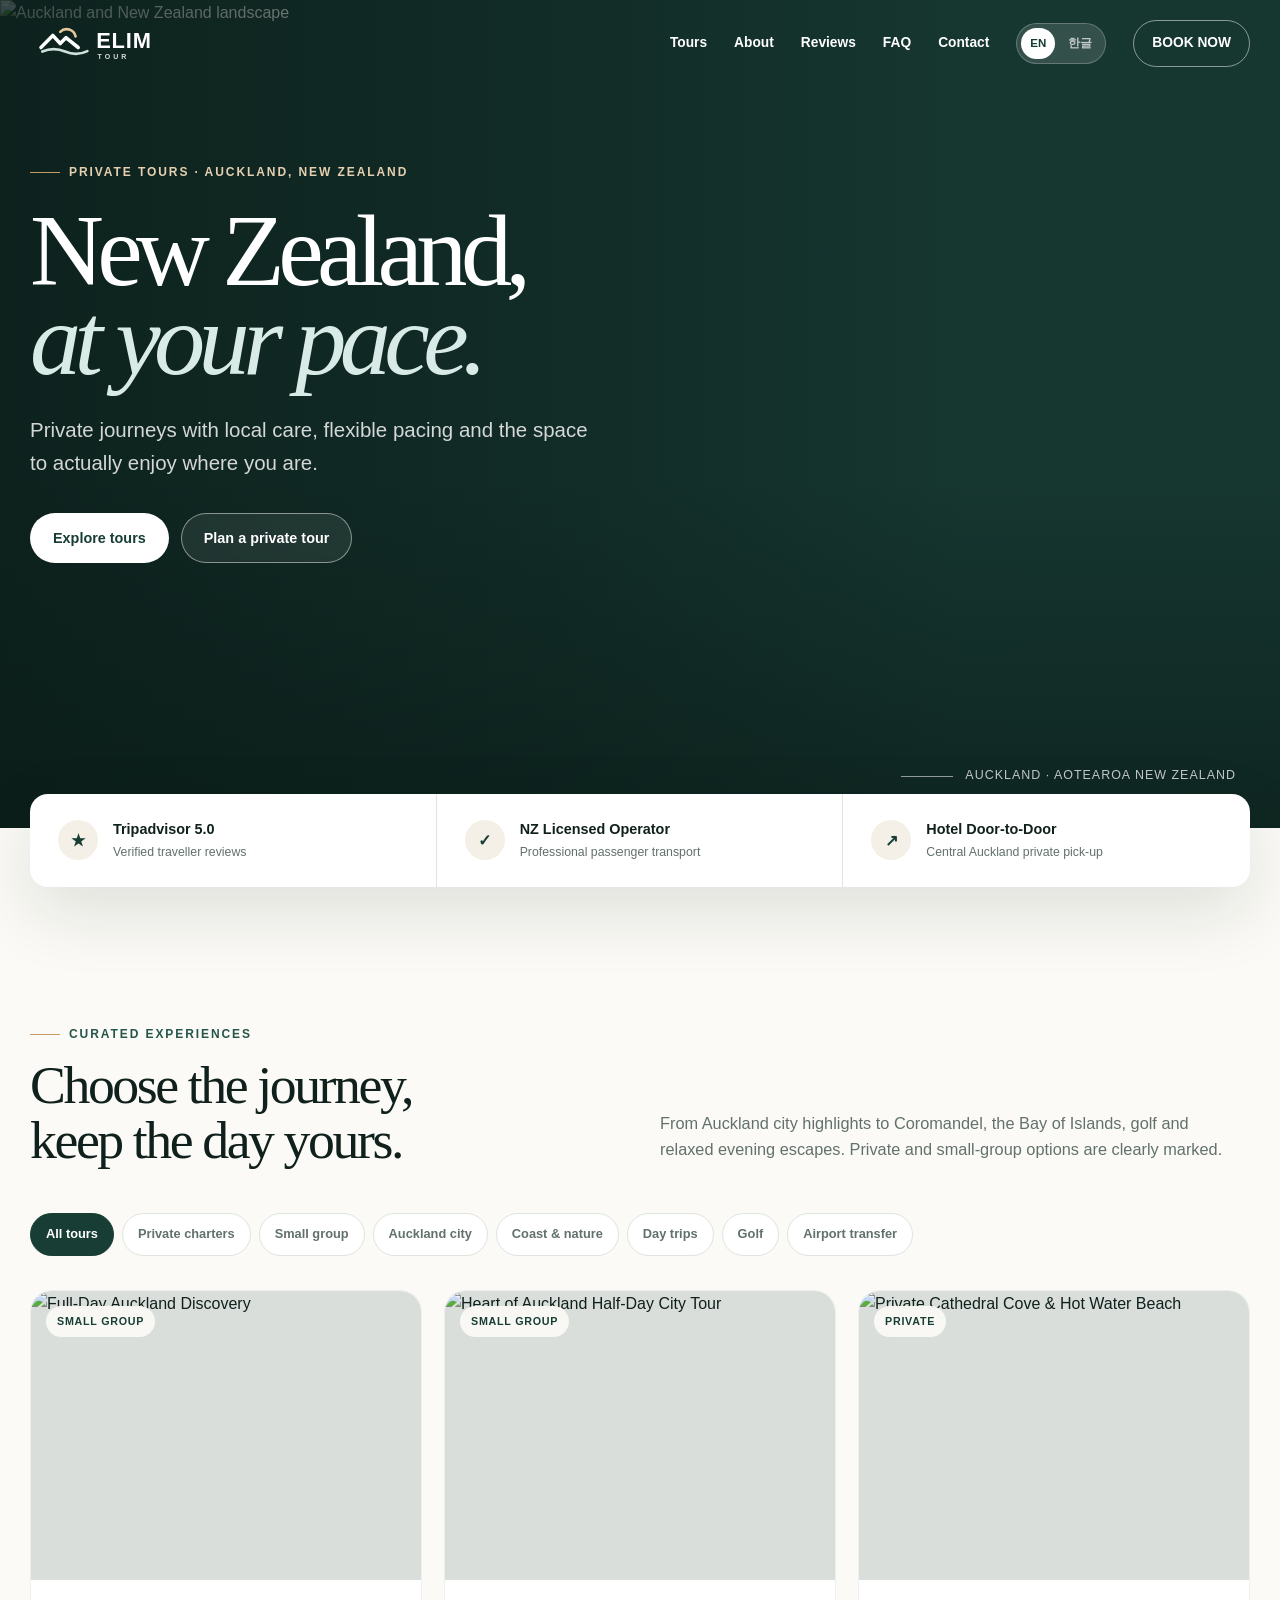
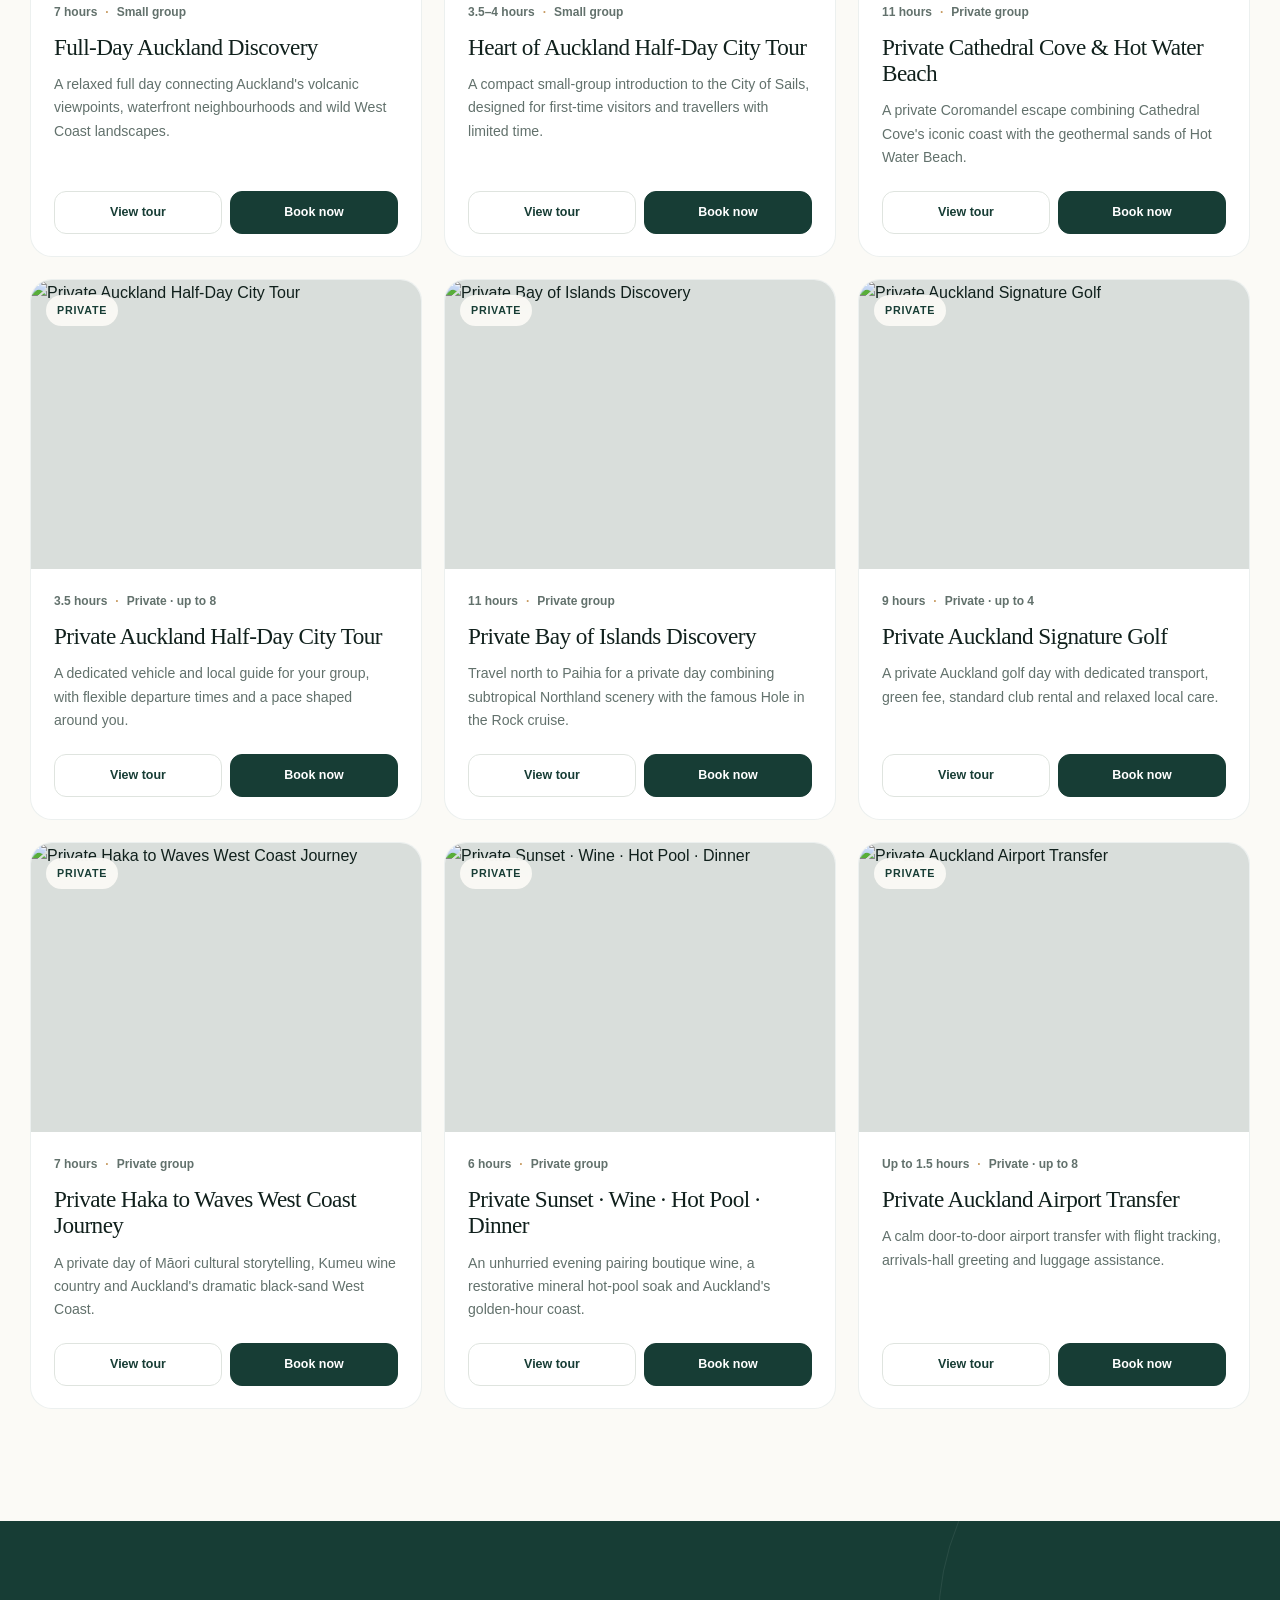
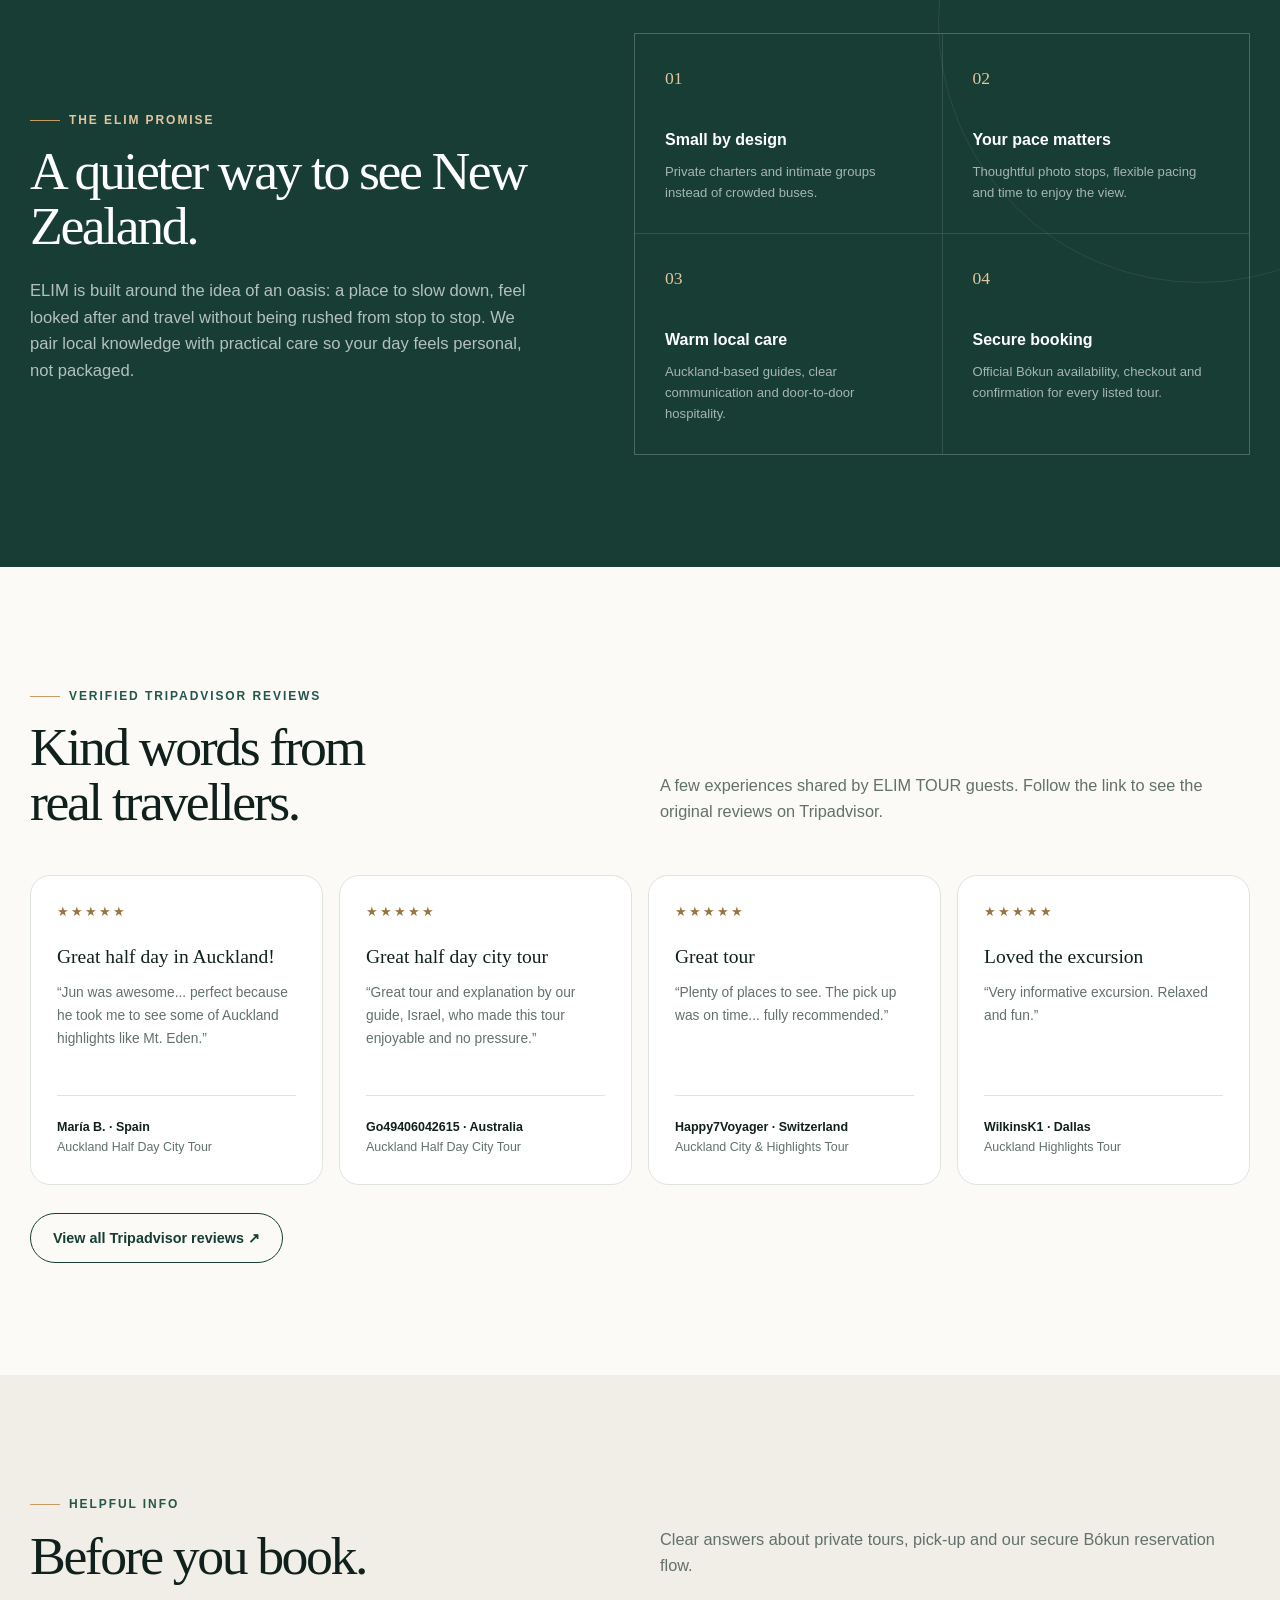
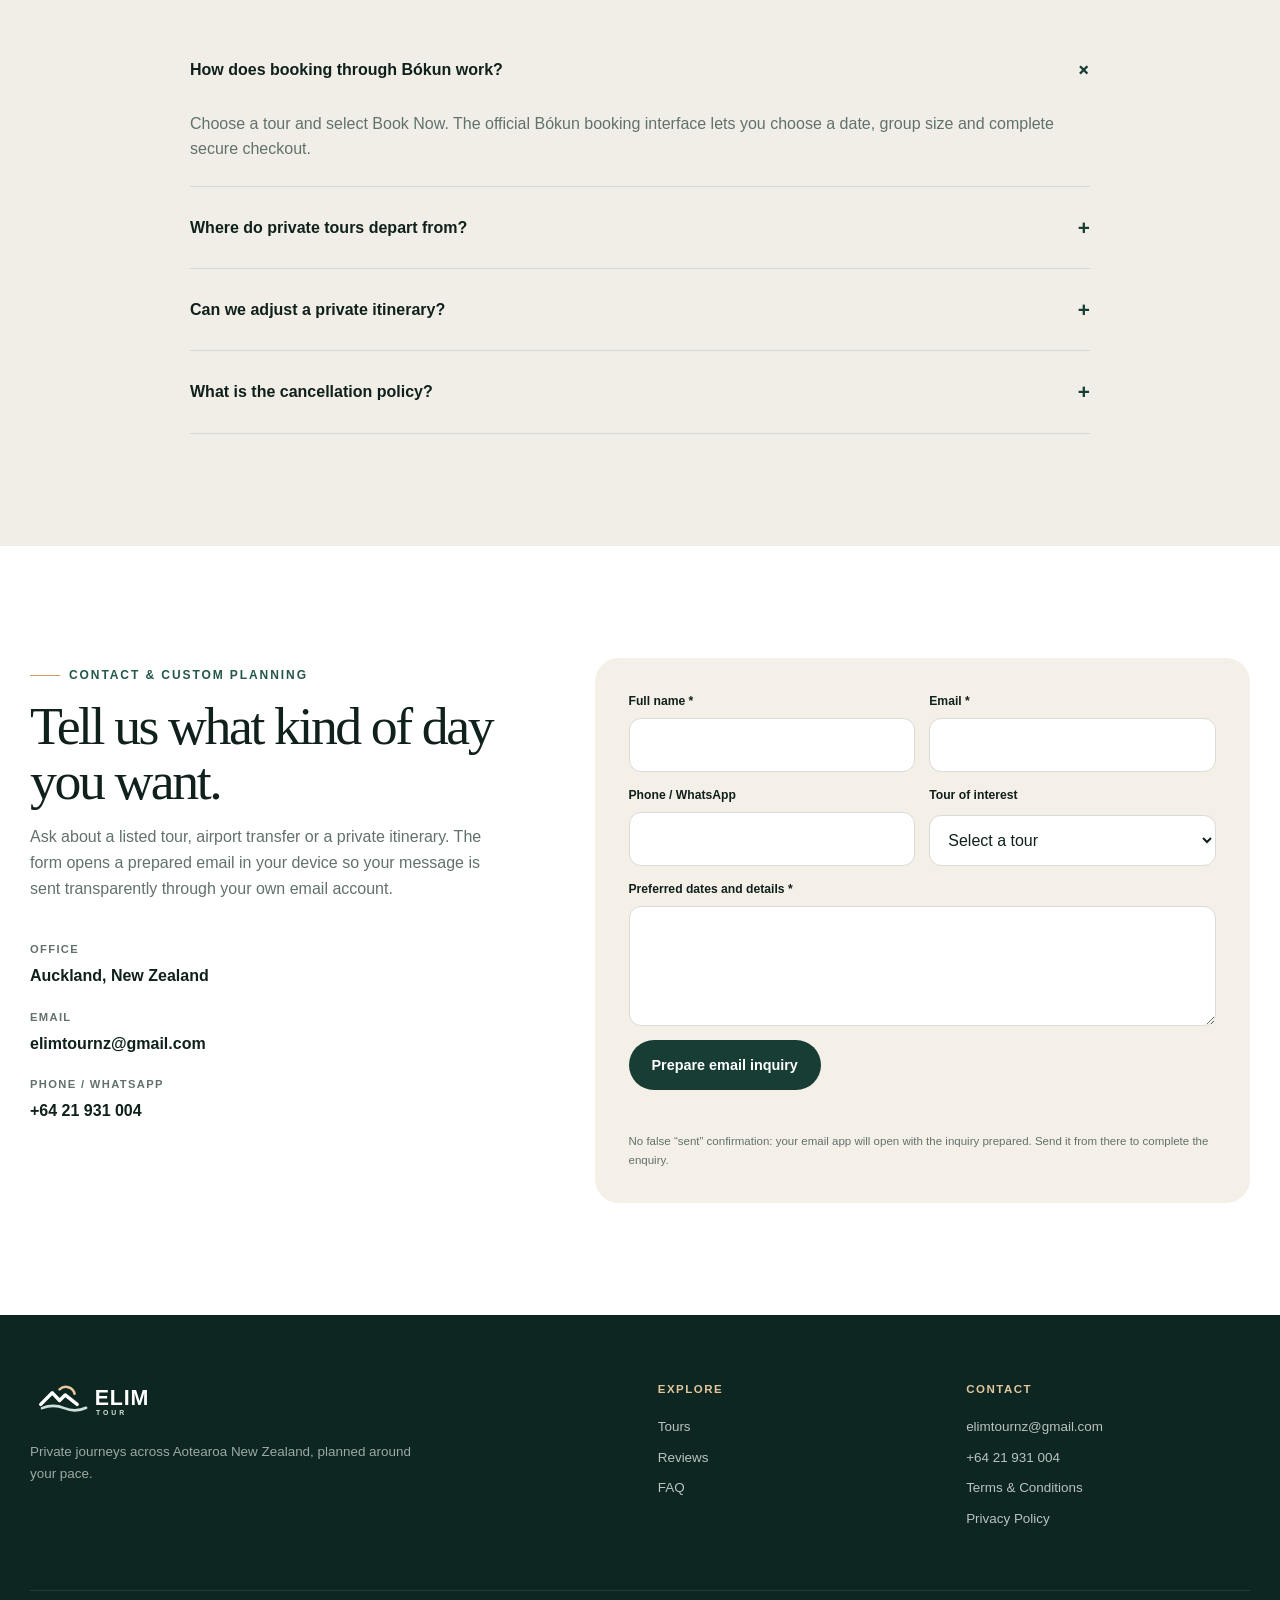
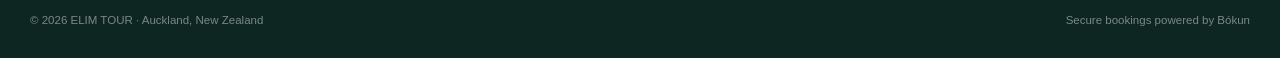
==== index.html @ 9df0da3d "feat: build ELIM TOUR bilingual premium storefront" ====
<!doctype html>
<html lang="en"><head><meta charset="utf-8"><meta name="viewport" content="width=device-width,initial-scale=1,viewport-fit=cover"><title>Private Auckland Tours & New Zealand Experiences | ELIM TOUR</title><meta name="description" content="Private Auckland tours and small-group New Zealand experiences, planned around your pace. Local guides, hotel pick-up and secure Bókun booking."><meta name="robots" content="index,follow,max-image-preview:large"><link rel="canonical" href="https://www.nzelimtour.com/"><link rel="alternate" hreflang="en" href="https://www.nzelimtour.com/"><link rel="alternate" hreflang="ko" href="https://www.nzelimtour.com/ko"><link rel="alternate" hreflang="x-default" href="https://www.nzelimtour.com/"><link rel="icon" href="/assets/favicon.svg" type="image/svg+xml"><link rel="stylesheet" href="/assets/styles.css"><meta property="og:type" content="website"><meta property="og:site_name" content="ELIM TOUR"><meta property="og:title" content="New Zealand, at your pace."><meta property="og:description" content="Private Auckland tours and New Zealand journeys with calm local care."><meta property="og:url" content="https://www.nzelimtour.com/"><meta property="og:image" content="https://imgcdn.bokun.tools/d91caee4-80a6-45a7-b840-ce8a9247b450.jpg?w=1600&h=900&mode=crop"><script type="application/ld+json">{"@context":"https://schema.org","@graph":[{"@type":"TravelAgency","@id":"https://www.nzelimtour.com/#organization","name":"ELIM TOUR","url":"https://www.nzelimtour.com/","email":"elimtournz@gmail.com","telephone":"+64 21 931 004","address":{"@type":"PostalAddress","addressLocality":"Auckland","addressCountry":"NZ"},"areaServed":{"@type":"Country","name":"New Zealand"},"sameAs":["https://www.tripadvisor.com/Attraction_Review-g1811027-d26680565-Reviews-ELIM_TOUR-Auckland_North_Island.html#REVIEWS"]},{"@type":"FAQPage","mainEntity":[{"@type":"Question","name":"How does booking through Bókun work?","acceptedAnswer":{"@type":"Answer","text":"Choose a tour, select Book Now, then choose your date and group size in the official Bókun booking flow."}},{"@type":"Question","name":"Where do private tours depart from?","acceptedAnswer":{"@type":"Answer","text":"Private tours include central Auckland accommodation pick-up and drop-off unless the product terms state otherwise."}},{"@type":"Question","name":"Can a private itinerary be adjusted?","acceptedAnswer":{"@type":"Answer","text":"Private tours can usually be paced around your group, subject to opening hours, road conditions and booked activities."}}]}]}</script></head><body>
<a class="skip-link" href="#main">Skip to content</a><header class="site-header" id="site-header"><div class="container header-inner"><a class="brand" href="/" aria-label="ELIM TOUR home"><img class="logo-light" src="/assets/logo-white.svg" alt="ELIM TOUR"><img class="logo-dark" src="/assets/logo-horizontal.svg" alt="ELIM TOUR"></a><nav class="nav" id="nav" aria-label="Main navigation"><a href="#tours" data-i18n="navTours">Tours</a><a href="#story" data-i18n="navAbout">About</a><a href="#reviews" data-i18n="navReviews">Reviews</a><a href="#faq">FAQ</a><a href="#contact" data-i18n="navContact">Contact</a><div class="lang-switch" aria-label="Language"><button type="button" data-lang="en" class="active">EN</button><button type="button" data-lang="ko">한글</button></div><a class="book-nav" href="#tours" data-i18n="navBook">BOOK NOW</a></nav><button class="menu-btn" id="menu-btn" aria-label="Open menu" aria-expanded="false">☰</button></div></header>
<main id="main"><section class="hero" aria-labelledby="hero-title"><div class="hero-media"><img src="https://imgcdn.bokun.tools/d91caee4-80a6-45a7-b840-ce8a9247b450.jpg?w=2000&h=1300&mode=crop" alt="Auckland and New Zealand landscape" fetchpriority="high"></div><div class="container"><div class="hero-content"><span class="eyebrow" data-i18n="heroEyebrow">PRIVATE TOURS · AUCKLAND, NEW ZEALAND</span><h1 id="hero-title" data-i18n="heroTitle">New Zealand,<br><em>at your pace.</em></h1><p data-i18n="heroText">Private journeys with local care, flexible pacing and the space to actually enjoy where you are.</p><div class="hero-actions"><a class="btn btn-light" href="#tours" data-i18n="heroPrimary">Explore tours</a><a class="btn btn-ghost" href="#contact" data-i18n="heroSecondary">Plan a private tour</a></div></div></div><div class="hero-note" data-i18n="heroNote">Auckland · Aotearoa New Zealand</div></section>
<div class="trust-wrap"><div class="container"><div class="trust-bar"><div class="trust-item"><div class="trust-icon">★</div><div><strong data-i18n="trust1a">Tripadvisor 5.0</strong><span data-i18n="trust1b">Verified traveller reviews</span></div></div><div class="trust-item"><div class="trust-icon">✓</div><div><strong data-i18n="trust2a">NZ Licensed Operator</strong><span data-i18n="trust2b">Professional passenger transport</span></div></div><div class="trust-item"><div class="trust-icon">↗</div><div><strong data-i18n="trust3a">Hotel Door-to-Door</strong><span data-i18n="trust3b">Central Auckland private pick-up</span></div></div></div></div></div>
<section class="section tours-section" id="tours"><div class="container"><div class="section-head"><div><span class="eyebrow" data-i18n="toursEyebrow">CURATED EXPERIENCES</span><h2 data-i18n="toursTitle">Choose the journey,<br>keep the day yours.</h2></div><p data-i18n="toursIntro">From Auckland city highlights to Coromandel, the Bay of Islands, golf and relaxed evening escapes. Private and small-group options are clearly marked.</p></div><div class="filters" id="filters"></div><div class="tour-grid" id="tour-grid" aria-live="polite"></div></div></section>
<section class="section story-section" id="story"><div class="container story-grid"><div class="story-copy"><span class="eyebrow" data-i18n="storyEyebrow">THE ELIM PROMISE</span><h2 data-i18n="storyTitle">A quieter way to see New Zealand.</h2><p data-i18n="storyText">ELIM is built around the idea of an oasis: a place to slow down, feel looked after and travel without being rushed from stop to stop. We pair local knowledge with practical care so your day feels personal, not packaged.</p></div><div class="promise-grid"><div class="promise"><span>01</span><h3 data-i18n="p1t">Small by design</h3><p data-i18n="p1d">Private charters and intimate groups instead of crowded buses.</p></div><div class="promise"><span>02</span><h3 data-i18n="p2t">Your pace matters</h3><p data-i18n="p2d">Thoughtful photo stops, flexible pacing and time to enjoy the view.</p></div><div class="promise"><span>03</span><h3 data-i18n="p3t">Warm local care</h3><p data-i18n="p3d">Auckland-based guides, clear communication and door-to-door hospitality.</p></div><div class="promise"><span>04</span><h3 data-i18n="p4t">Secure booking</h3><p data-i18n="p4d">Official Bókun availability, checkout and confirmation for every listed tour.</p></div></div></div></section>
<section class="section" id="reviews"><div class="container"><div class="section-head"><div><span class="eyebrow" data-i18n="reviewsEyebrow">VERIFIED TRIPADVISOR REVIEWS</span><h2 data-i18n="reviewsTitle">Kind words from<br>real travellers.</h2></div><p data-i18n="reviewsIntro">A few experiences shared by ELIM TOUR guests. Follow the link to see the original reviews on Tripadvisor.</p></div><div class="reviews-grid"><article class="review-card"><div class="stars">★★★★★</div><h3>Great half day in Auckland!</h3><blockquote>“Jun was awesome... perfect because he took me to see some of Auckland highlights like Mt. Eden.”</blockquote><div class="review-by"><strong>María B. · Spain</strong><span>Auckland Half Day City Tour</span></div></article><article class="review-card"><div class="stars">★★★★★</div><h3>Great half day city tour</h3><blockquote>“Great tour and explanation by our guide, Israel, who made this tour enjoyable and no pressure.”</blockquote><div class="review-by"><strong>Go49406042615 · Australia</strong><span>Auckland Half Day City Tour</span></div></article><article class="review-card"><div class="stars">★★★★★</div><h3>Great tour</h3><blockquote>“Plenty of places to see. The pick up was on time... fully recommended.”</blockquote><div class="review-by"><strong>Happy7Voyager · Switzerland</strong><span>Auckland City & Highlights Tour</span></div></article><article class="review-card"><div class="stars">★★★★★</div><h3>Loved the excursion</h3><blockquote>“Very informative excursion. Relaxed and fun.”</blockquote><div class="review-by"><strong>WilkinsK1 · Dallas</strong><span>Auckland Highlights Tour</span></div></article></div><div class="reviews-link"><a class="btn btn-outline" href="https://www.tripadvisor.com/Attraction_Review-g1811027-d26680565-Reviews-ELIM_TOUR-Auckland_North_Island.html#REVIEWS" target="_blank" rel="noopener" data-i18n="reviewsButton">View all Tripadvisor reviews ↗</a></div></div></section>
<section class="section faq-section" id="faq"><div class="container"><div class="section-head"><div><span class="eyebrow" data-i18n="faqEyebrow">HELPFUL INFO</span><h2 data-i18n="faqTitle">Before you book.</h2></div><p data-i18n="faqIntro">Clear answers about private tours, pick-up and our secure Bókun reservation flow.</p></div><div class="faq-wrap" id="faq-list"></div></div></section>
<section class="section contact-section" id="contact"><div class="container contact-grid"><div class="contact-copy"><span class="eyebrow" data-i18n="contactEyebrow">CONTACT & CUSTOM PLANNING</span><h2 data-i18n="contactTitle">Tell us what kind of day you want.</h2><p data-i18n="contactText">Ask about a listed tour, airport transfer or a private itinerary. For now, the form opens a prepared email in your device so your message is sent transparently through your own email account.</p><div class="contact-details"><div class="contact-detail"><small data-i18n="office">Office</small><span>Auckland, New Zealand</span></div><div class="contact-detail"><small>Email</small><a href="mailto:elimtournz@gmail.com">elimtournz@gmail.com</a></div><div class="contact-detail"><small data-i18n="phone">Phone / WhatsApp</small><a href="tel:+6421931004">+64 21 931 004</a></div></div></div><form class="inquiry-form" id="inquiry-form"><div class="form-row"><div class="field"><label for="name" data-i18n="nameLabel">Full name *</label><input id="name" name="name" required autocomplete="name"></div><div class="field"><label for="email" data-i18n="emailLabel">Email *</label><input id="email" name="email" type="email" required autocomplete="email"></div></div><div class="form-row"><div class="field"><label for="phone" data-i18n="phoneLabel">Phone / WhatsApp</label><input id="phone" name="phone" autocomplete="tel"></div><div class="field"><label for="interest" data-i18n="tourLabel">Tour of interest</label><select id="interest" name="interest"><option value="">Select a tour</option></select></div></div><div class="field"><label for="message" data-i18n="messageLabel">Preferred dates and details *</label><textarea id="message" name="message" required></textarea></div><input type="text" name="website" tabindex="-1" autocomplete="off" style="position:absolute;left:-9999px" aria-hidden="true"><button class="btn btn-primary" type="submit" data-i18n="sendButton">Prepare email inquiry</button><p class="form-status" id="form-status" role="status"></p><p class="form-note" data-i18n="formNote">No false “sent” confirmation: your email app will open with the inquiry prepared. Send it from there to complete the enquiry.</p></form></div></section></main>
<footer class="site-footer"><div class="container"><div class="footer-grid"><div><img class="footer-logo" src="/assets/logo-white.svg" alt="ELIM TOUR"><p class="footer-about" data-i18n="footerAbout">Private journeys across Aotearoa New Zealand, planned around your pace.</p></div><div class="footer-col"><h3 data-i18n="footerExplore">Explore</h3><a href="#tours" data-i18n="navTours">Tours</a><a href="#reviews" data-i18n="navReviews">Reviews</a><a href="#faq">FAQ</a></div><div class="footer-col"><h3 data-i18n="footerContact">Contact</h3><a href="mailto:elimtournz@gmail.com">elimtournz@gmail.com</a><a href="tel:+6421931004">+64 21 931 004</a><a href="/terms" data-i18n="terms">Terms & Conditions</a><a href="/privacy" data-i18n="privacy">Privacy Policy</a></div></div><div class="footer-bottom"><span>© 2026 ELIM TOUR · Auckland, New Zealand</span><span>Secure bookings powered by Bókun</span></div></div></footer>
<div class="modal" id="tour-modal" aria-hidden="true"><div class="modal-dialog" role="dialog" aria-modal="true" aria-labelledby="modal-title"><button class="modal-close" id="modal-close" aria-label="Close tour details">×</button><div id="modal-inner"></div></div></div><button class="mobile-book" id="mobile-book" type="button" data-i18n="mobileBook">Check dates & book</button><script src="/assets/app.js" defer></script></body></html>
---- assets/styles.css ----
:root{--forest:#173d35;--forest-2:#24564b;--ink:#10201c;--muted:#62716c;--sand:#f4f0e7;--ivory:#fbfaf6;--white:#fff;--water:#7aa6a0;--sun:#c79b62;--line:#dfe4df;--shadow:0 24px 70px rgba(16,32,28,.12);--radius:24px;--max:1220px}*{box-sizing:border-box}html{scroll-behavior:smooth}body{margin:0;background:var(--ivory);color:var(--ink);font-family:Inter,ui-sans-serif,-apple-system,BlinkMacSystemFont,"Segoe UI","Apple SD Gothic Neo","Noto Sans KR",Arial,sans-serif;line-height:1.6;-webkit-font-smoothing:antialiased}body.modal-open{overflow:hidden}a{color:inherit;text-decoration:none}button,input,select,textarea{font:inherit}button{cursor:pointer}img{display:block;max-width:100%}.container{width:min(calc(100% - 40px),var(--max));margin:auto}.eyebrow{display:inline-flex;align-items:center;gap:9px;color:var(--forest-2);font-size:.75rem;font-weight:800;letter-spacing:.16em;text-transform:uppercase}.eyebrow:before{content:"";width:30px;height:1px;background:var(--sun)}.section{padding:112px 0}.section-head{display:grid;grid-template-columns:1fr 1fr;gap:40px;align-items:end;margin-bottom:46px}.section-head h2,.story-copy h2,.contact-copy h2{font-family:Georgia,"Times New Roman",serif;font-size:clamp(2.2rem,4.2vw,4rem);font-weight:500;letter-spacing:-.045em;line-height:1.02;margin:14px 0 0}.section-head p{color:var(--muted);font-size:1.02rem;max-width:580px;margin:0 0 5px}.btn{display:inline-flex;align-items:center;justify-content:center;gap:10px;min-height:50px;padding:0 22px;border-radius:999px;border:1px solid transparent;font-weight:800;font-size:.9rem;transition:.22s ease}.btn:hover{transform:translateY(-1px)}.btn-primary{background:var(--forest);color:white}.btn-primary:hover{background:var(--forest-2)}.btn-ghost{border-color:rgba(255,255,255,.48);color:white;background:rgba(255,255,255,.08);backdrop-filter:blur(8px)}.btn-outline{border-color:var(--forest);color:var(--forest);background:transparent}.btn-light{background:white;color:var(--forest)}.skip-link{position:fixed;left:16px;top:-80px;z-index:999;background:white;padding:10px 16px;border-radius:8px}.skip-link:focus{top:16px}.site-header{position:fixed;z-index:90;top:0;left:0;right:0;height:88px;display:flex;align-items:center;transition:.25s ease;border-bottom:1px solid transparent}.site-header.scrolled{height:76px;background:rgba(251,250,246,.93);backdrop-filter:blur(18px);border-bottom-color:rgba(23,61,53,.08)}.header-inner{display:flex;align-items:center;justify-content:space-between;gap:30px}.brand img{width:184px;height:auto}.site-header:not(.scrolled) .brand .logo-dark{display:none}.site-header.scrolled .brand .logo-light{display:none}.nav{display:flex;align-items:center;gap:27px}.nav a{font-size:.86rem;font-weight:750;color:white}.site-header.scrolled .nav a{color:var(--ink)}.nav a:hover{opacity:.72}.nav .book-nav{padding:11px 18px;border:1px solid rgba(255,255,255,.5);border-radius:999px}.site-header.scrolled .nav .book-nav{background:var(--forest);color:white;border-color:var(--forest)}.lang-switch{display:flex;gap:4px;padding:4px;border-radius:999px;background:rgba(255,255,255,.13);border:1px solid rgba(255,255,255,.24)}.site-header.scrolled .lang-switch{background:white;border-color:var(--line)}.lang-switch button{border:0;background:transparent;color:rgba(255,255,255,.7);padding:6px 9px;border-radius:999px;font-size:.72rem;font-weight:850}.site-header.scrolled .lang-switch button{color:var(--muted)}.lang-switch button.active{background:white;color:var(--forest)}.site-header.scrolled .lang-switch button.active{background:var(--forest);color:white}.menu-btn{display:none;border:0;background:transparent;width:44px;height:44px;align-items:center;justify-content:center;color:white}.site-header.scrolled .menu-btn{color:var(--forest)}.hero{position:relative;min-height:760px;height:92vh;max-height:940px;display:flex;align-items:flex-end;color:white;overflow:hidden;background:#183a34}.hero-media{position:absolute;inset:0}.hero-media:after{content:"";position:absolute;inset:0;background:linear-gradient(90deg,rgba(10,27,23,.78) 0%,rgba(10,27,23,.46) 44%,rgba(10,27,23,.12) 75%),linear-gradient(0deg,rgba(10,27,23,.62) 0%,transparent 42%)}.hero-media img{width:100%;height:100%;object-fit:cover;object-position:center}.hero-content{position:relative;z-index:2;padding-bottom:110px;max-width:760px}.hero .eyebrow{color:#e6d0b1}.hero h1{font-family:Georgia,"Times New Roman",serif;font-size:clamp(4rem,8vw,7.7rem);font-weight:500;letter-spacing:-.065em;line-height:.87;margin:24px 0 30px;max-width:850px}.hero h1 em{font-weight:400;color:#d9ebe7}.hero p{font-size:clamp(1.05rem,1.7vw,1.28rem);color:rgba(255,255,255,.82);max-width:560px;margin:0 0 34px}.hero-actions{display:flex;flex-wrap:wrap;gap:12px}.hero-note{position:absolute;right:44px;bottom:42px;z-index:2;display:flex;align-items:center;gap:12px;color:rgba(255,255,255,.75);font-size:.78rem;letter-spacing:.08em;text-transform:uppercase}.hero-note:before{content:"";width:52px;height:1px;background:rgba(255,255,255,.55)}.trust-wrap{position:relative;z-index:5;margin-top:-34px}.trust-bar{background:white;border-radius:18px;box-shadow:var(--shadow);display:grid;grid-template-columns:repeat(3,1fr);overflow:hidden}.trust-item{display:flex;align-items:center;gap:15px;padding:24px 28px;border-right:1px solid var(--line)}.trust-item:last-child{border-right:0}.trust-icon{width:40px;height:40px;border-radius:50%;background:var(--sand);display:grid;place-items:center;color:var(--forest);font-weight:900}.trust-item strong{display:block;font-size:.9rem}.trust-item span{display:block;color:var(--muted);font-size:.77rem;margin-top:2px}.tours-section{padding-top:130px}.filters{display:flex;gap:8px;flex-wrap:wrap;margin-bottom:34px}.filter-btn{border:1px solid var(--line);background:white;color:var(--muted);padding:10px 15px;border-radius:999px;font-size:.8rem;font-weight:800}.filter-btn.active,.filter-btn:hover{background:var(--forest);color:white;border-color:var(--forest)}.tour-grid{display:grid;grid-template-columns:repeat(3,1fr);gap:22px}.tour-card{background:white;border:1px solid rgba(23,61,53,.08);border-radius:22px;overflow:hidden;display:flex;flex-direction:column;min-width:0;transition:.25s ease}.tour-card:hover{transform:translateY(-5px);box-shadow:0 22px 50px rgba(16,32,28,.1)}.tour-image-wrap{position:relative;aspect-ratio:1.35;overflow:hidden;background:#d9dedb}.tour-image{width:100%;height:100%;object-fit:cover;transition:.45s ease}.tour-card:hover .tour-image{transform:scale(1.035)}.tour-badge{position:absolute;top:15px;left:15px;background:rgba(251,250,246,.93);color:var(--forest);border-radius:999px;padding:7px 11px;font-size:.67rem;font-weight:900;letter-spacing:.07em;text-transform:uppercase;backdrop-filter:blur(8px)}.tour-body{padding:23px 23px 22px;display:flex;flex:1;flex-direction:column}.tour-meta{display:flex;gap:8px;flex-wrap:wrap;color:var(--muted);font-size:.75rem;font-weight:700;margin-bottom:12px}.tour-meta span+span:before{content:"·";margin-right:8px;color:var(--sun)}.tour-body h3{font-family:Georgia,"Times New Roman",serif;font-size:1.45rem;font-weight:500;line-height:1.13;letter-spacing:-.025em;margin:0 0 13px}.tour-body p{color:var(--muted);font-size:.88rem;line-height:1.65;margin:0 0 22px;display:-webkit-box;-webkit-line-clamp:3;-webkit-box-orient:vertical;overflow:hidden}.tour-actions{display:flex;gap:8px;margin-top:auto}.tour-actions button{flex:1;border:1px solid var(--line);background:white;color:var(--forest);border-radius:12px;min-height:43px;font-size:.78rem;font-weight:850}.tour-actions button.primary{background:var(--forest);color:white;border-color:var(--forest)}.story-section{background:var(--forest);color:white;position:relative;overflow:hidden}.story-section:after{content:"";position:absolute;width:520px;height:520px;border:1px solid rgba(255,255,255,.08);border-radius:50%;right:-180px;top:-160px}.story-grid{display:grid;grid-template-columns:.9fr 1.1fr;gap:100px;align-items:center}.story-copy .eyebrow{color:#e3c69e}.story-copy h2{color:white}.story-copy p{color:rgba(255,255,255,.68);font-size:1.04rem;max-width:520px;margin:24px 0 0}.promise-grid{display:grid;grid-template-columns:1fr 1fr;gap:1px;background:rgba(255,255,255,.12);border:1px solid rgba(255,255,255,.12)}.promise{background:var(--forest);padding:30px}.promise span{display:block;color:#e3c69e;font-family:Georgia,serif;font-size:1.1rem;margin-bottom:35px}.promise h3{font-size:1rem;margin:0 0 8px}.promise p{color:rgba(255,255,255,.62);font-size:.82rem;line-height:1.6;margin:0}.reviews-grid{display:grid;grid-template-columns:repeat(4,1fr);gap:16px}.review-card{background:white;border:1px solid var(--line);border-radius:20px;padding:26px;display:flex;flex-direction:column;min-height:310px}.stars{letter-spacing:.15em;color:#9a743e;font-size:.8rem}.review-card h3{font-family:Georgia,serif;font-size:1.22rem;font-weight:500;margin:18px 0 10px}.review-card blockquote{margin:0;color:var(--muted);font-size:.86rem;line-height:1.65}.review-by{margin-top:auto;padding-top:22px;border-top:1px solid var(--line);font-size:.78rem}.review-by strong{display:block}.review-by span{color:var(--muted)}.reviews-link{margin-top:28px}.faq-section{background:#f0eee7}.faq-wrap{max-width:900px;margin:auto}.faq-item{border-bottom:1px solid #d5d9d4}.faq-q{width:100%;border:0;background:transparent;padding:24px 0;display:flex;justify-content:space-between;align-items:center;text-align:left;color:var(--ink);font-weight:850}.faq-q span:last-child{font-size:1.3rem;color:var(--forest)}.faq-a{display:grid;grid-template-rows:0fr;transition:.25s ease}.faq-a>div{overflow:hidden}.faq-a p{color:var(--muted);margin:0;padding:0 36px 0 0}.faq-item.open .faq-a{grid-template-rows:1fr}.faq-item.open .faq-a p{padding-bottom:24px}.faq-item.open .faq-q span:last-child{transform:rotate(45deg)}.contact-section{background:white}.contact-grid{display:grid;grid-template-columns:.85fr 1.15fr;gap:80px}.contact-copy p{color:var(--muted);max-width:470px}.contact-details{margin-top:40px;display:grid;gap:20px}.contact-detail small{display:block;color:var(--muted);font-size:.7rem;font-weight:800;letter-spacing:.12em;text-transform:uppercase}.contact-detail a,.contact-detail span{display:inline-block;margin-top:4px;font-weight:850}.inquiry-form{background:var(--sand);padding:34px;border-radius:24px}.form-row{display:grid;grid-template-columns:1fr 1fr;gap:14px}.field{display:grid;gap:7px;margin-bottom:14px}.field label{font-size:.76rem;font-weight:850}.field input,.field select,.field textarea{width:100%;border:1px solid #d8dbd6;background:white;border-radius:12px;padding:13px 14px;outline:none;color:var(--ink)}.field textarea{min-height:120px;resize:vertical}.field input:focus,.field select:focus,.field textarea:focus{border-color:var(--forest);box-shadow:0 0 0 3px rgba(23,61,53,.08)}.form-note{color:var(--muted);font-size:.72rem;margin:12px 0 0}.form-status{font-size:.8rem;margin:10px 0 0;min-height:20px;color:var(--forest)}.site-footer{background:#0d2621;color:white;padding:65px 0 28px}.footer-grid{display:grid;grid-template-columns:1.6fr .7fr .8fr;gap:60px}.footer-logo{width:180px}.footer-about{color:rgba(255,255,255,.6);max-width:390px;font-size:.84rem;margin:20px 0}.footer-col h3{font-size:.72rem;letter-spacing:.13em;text-transform:uppercase;color:#e3c69e;margin:0 0 18px}.footer-col a{display:block;color:rgba(255,255,255,.72);font-size:.84rem;margin:9px 0}.footer-bottom{margin-top:52px;padding-top:20px;border-top:1px solid rgba(255,255,255,.1);display:flex;justify-content:space-between;gap:20px;color:rgba(255,255,255,.45);font-size:.72rem}.modal{position:fixed;inset:0;z-index:120;background:rgba(7,20,17,.76);backdrop-filter:blur(9px);display:none;padding:28px;overflow:auto}.modal.open{display:block}.modal-dialog{width:min(1180px,100%);margin:auto;background:var(--ivory);border-radius:28px;box-shadow:0 40px 100px rgba(0,0,0,.28);overflow:hidden;position:relative}.modal-close{position:absolute;right:18px;top:18px;z-index:5;width:44px;height:44px;border:0;border-radius:50%;background:rgba(255,255,255,.92);color:var(--forest);font-size:1.1rem}.gallery{display:grid;grid-template-columns:2fr 1fr 1fr;grid-template-rows:200px 200px;gap:5px;background:#ddd}.gallery img{width:100%;height:100%;object-fit:cover}.gallery img:first-child{grid-row:1/3}.modal-content{display:grid;grid-template-columns:minmax(0,1.12fr) minmax(360px,.88fr);gap:50px;padding:48px}.modal-copy h2{font-family:Georgia,serif;font-weight:500;font-size:clamp(2.1rem,4vw,3.5rem);line-height:1.02;letter-spacing:-.045em;margin:0 0 18px}.detail-meta{display:flex;flex-wrap:wrap;gap:8px;margin-bottom:26px}.detail-meta span{background:var(--sand);padding:8px 11px;border-radius:999px;font-size:.74rem;font-weight:800;color:var(--forest)}.detail-summary{color:var(--muted);font-size:.98rem}.detail-section{margin-top:30px}.detail-section h3{font-size:.8rem;text-transform:uppercase;letter-spacing:.12em;color:var(--forest);margin-bottom:13px}.detail-section ul{padding:0;margin:0;list-style:none;display:grid;gap:9px}.detail-section li{position:relative;padding-left:20px;color:#485852;font-size:.88rem}.detail-section li:before{content:"";position:absolute;left:0;top:.65em;width:6px;height:6px;border-radius:50%;background:var(--water)}.inc-exc{display:grid;grid-template-columns:1fr 1fr;gap:12px}.inc-exc>div{background:white;border:1px solid var(--line);padding:20px;border-radius:16px}.booking-card{position:sticky;top:20px;background:white;border:1px solid var(--line);border-radius:20px;overflow:hidden;box-shadow:0 16px 45px rgba(16,32,28,.08)}.booking-head{padding:20px 20px 16px;border-bottom:1px solid var(--line)}.booking-head strong{display:block;font-family:Georgia,serif;font-size:1.2rem}.booking-head span{font-size:.74rem;color:var(--muted)}.booking-frame{width:100%;height:650px;border:0;background:#fff}.booking-fallback{padding:15px}.booking-fallback a{width:100%}.mobile-book{display:none;position:fixed;z-index:110;left:14px;right:14px;bottom:14px;background:var(--forest);color:white;border:0;border-radius:14px;min-height:54px;font-weight:900;box-shadow:0 14px 40px rgba(0,0,0,.22)}.legal-page{padding:150px 0 90px;min-height:80vh}.legal-page article{max-width:800px}.legal-page h1{font-family:Georgia,serif;font-size:3.5rem;font-weight:500;letter-spacing:-.04em}.legal-page h2{font-size:1.1rem;margin-top:34px}.legal-page p,.legal-page li{color:var(--muted)}:focus-visible{outline:3px solid #d2a86f;outline-offset:3px}@media(max-width:1020px){.tour-grid{grid-template-columns:1fr 1fr}.reviews-grid{grid-template-columns:1fr 1fr}.story-grid{gap:55px}.modal-content{grid-template-columns:1fr;padding:38px}.booking-card{position:relative}.booking-frame{height:620px}}@media(max-width:780px){.container{width:min(calc(100% - 28px),var(--max))}.section{padding:82px 0}.site-header{height:74px}.site-header.scrolled{height:68px}.brand img{width:150px}.nav{display:none;position:absolute;top:100%;left:14px;right:14px;background:var(--ivory);border-radius:18px;padding:18px;box-shadow:var(--shadow);flex-direction:column;align-items:stretch;gap:2px}.nav.open{display:flex}.nav a,.site-header:not(.scrolled) .nav a{color:var(--ink);padding:10px 8px}.nav .book-nav,.site-header:not(.scrolled) .nav .book-nav{background:var(--forest);color:white;text-align:center;margin-top:6px}.lang-switch{margin-top:8px;width:max-content;background:white;border-color:var(--line)}.site-header:not(.scrolled) .lang-switch button{color:var(--muted)}.site-header:not(.scrolled) .lang-switch button.active{background:var(--forest);color:white}.menu-btn{display:flex}.hero{height:86vh;min-height:670px}.hero-media:after{background:linear-gradient(0deg,rgba(10,27,23,.82) 0%,rgba(10,27,23,.36) 70%,rgba(10,27,23,.35) 100%)}.hero-content{padding-bottom:76px}.hero h1{font-size:clamp(3.6rem,17vw,5.2rem)}.hero-note{display:none}.trust-wrap{margin-top:0}.trust-bar{border-radius:0;grid-template-columns:1fr;box-shadow:none}.trust-item{border-right:0;border-bottom:1px solid var(--line);padding:18px 20px}.section-head{grid-template-columns:1fr;gap:18px}.section-head p{margin:0}.tours-section{padding-top:80px}.filters{overflow-x:auto;flex-wrap:nowrap;padding-bottom:5px;margin-right:-14px}.filter-btn{white-space:nowrap}.tour-grid{grid-template-columns:1fr}.story-grid{grid-template-columns:1fr;gap:50px}.promise-grid{grid-template-columns:1fr 1fr}.reviews-grid{grid-template-columns:1fr;gap:12px}.review-card{min-height:260px}.contact-grid{grid-template-columns:1fr;gap:50px}.form-row{grid-template-columns:1fr}.inquiry-form{padding:24px}.footer-grid{grid-template-columns:1fr;gap:34px}.footer-bottom{flex-direction:column}.modal{padding:0}.modal-dialog{border-radius:0;min-height:100vh}.gallery{grid-template-columns:1.4fr 1fr;grid-template-rows:210px 120px}.gallery img:first-child{grid-row:1/3}.gallery img:nth-child(4){display:none}.modal-content{padding:30px 20px 100px;gap:32px}.modal-copy h2{font-size:2.3rem}.inc-exc{grid-template-columns:1fr}.booking-frame{height:600px}.mobile-book{display:block}.legal-page{padding-top:110px}.legal-page h1{font-size:2.7rem}}@media(max-width:480px){.promise-grid{grid-template-columns:1fr}.promise span{margin-bottom:20px}.tour-actions{flex-direction:column}.gallery{grid-template-columns:1fr 1fr;grid-template-rows:220px 100px}.gallery img:first-child{grid-column:1/3;grid-row:1}.gallery img:nth-child(4){display:block}.booking-frame{height:560px}}@media(prefers-reduced-motion:reduce){*{scroll-behavior:auto!important;transition:none!important;animation:none!important}}
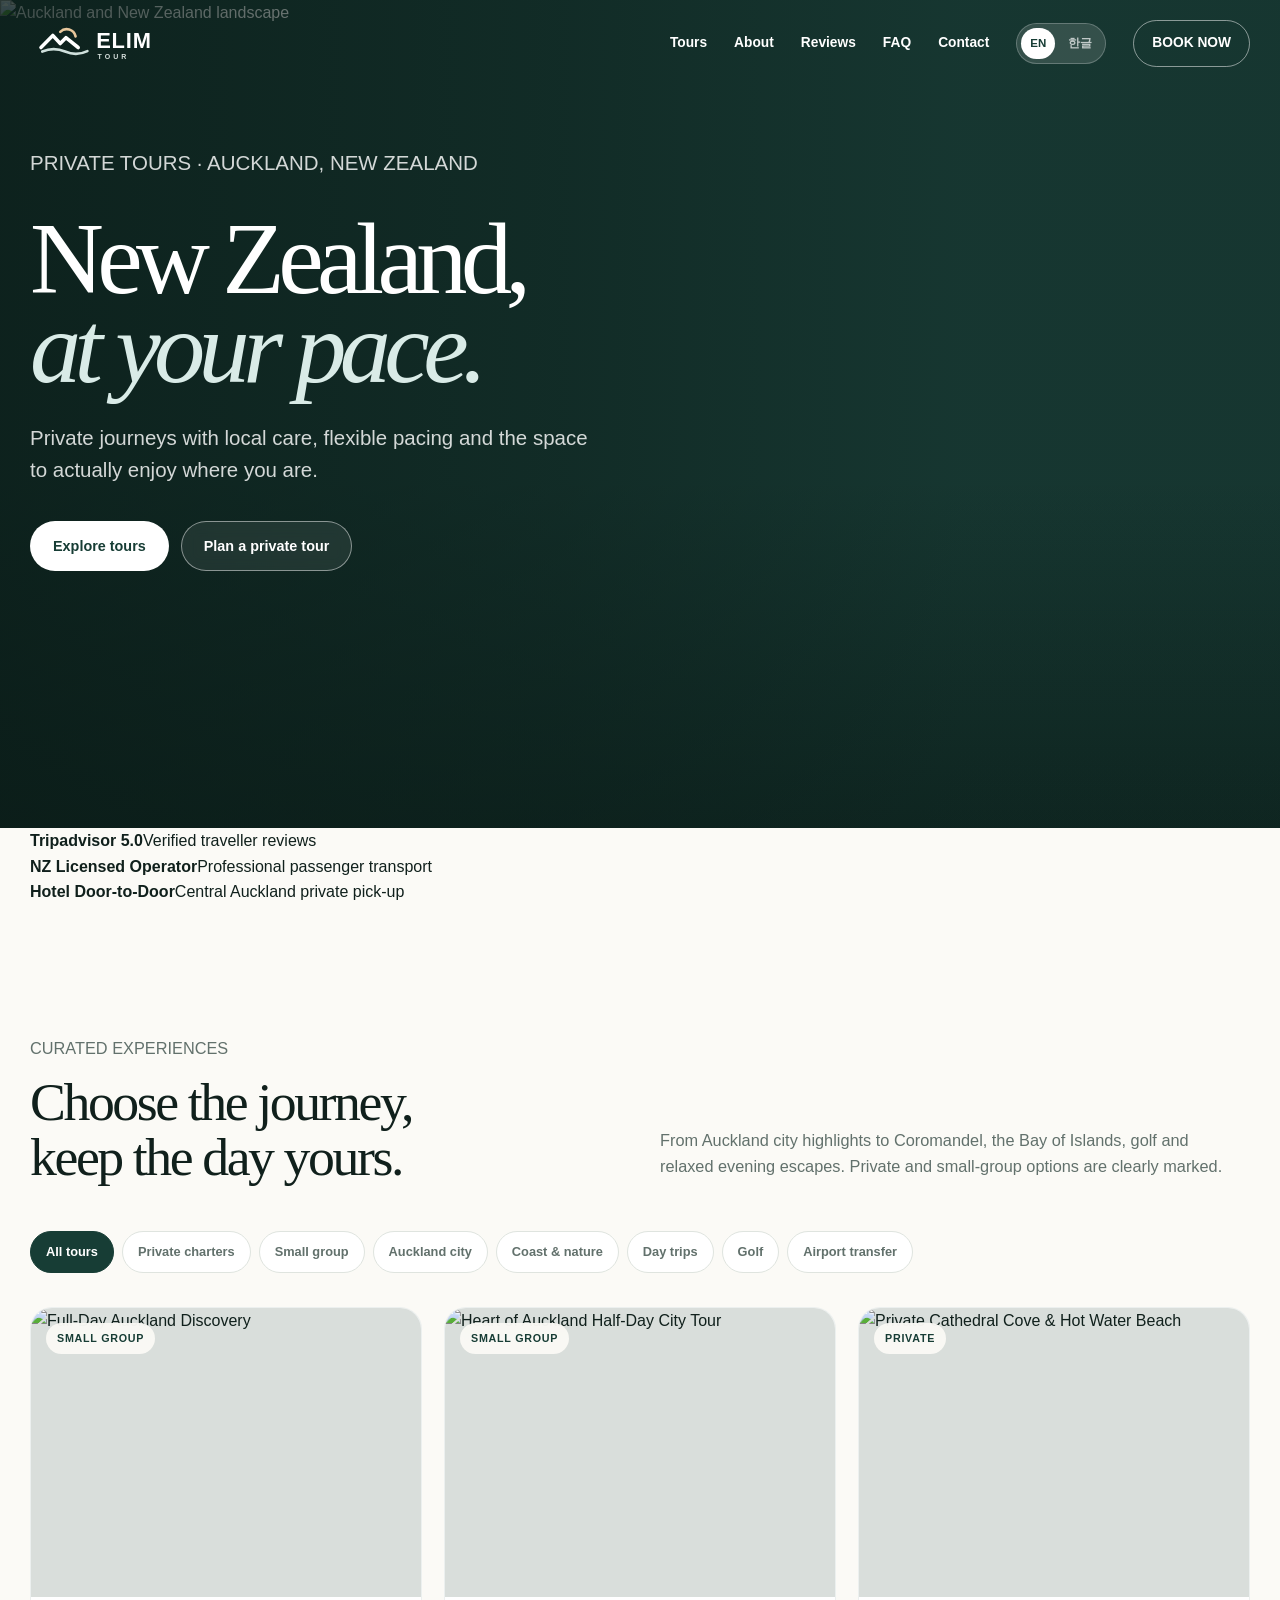
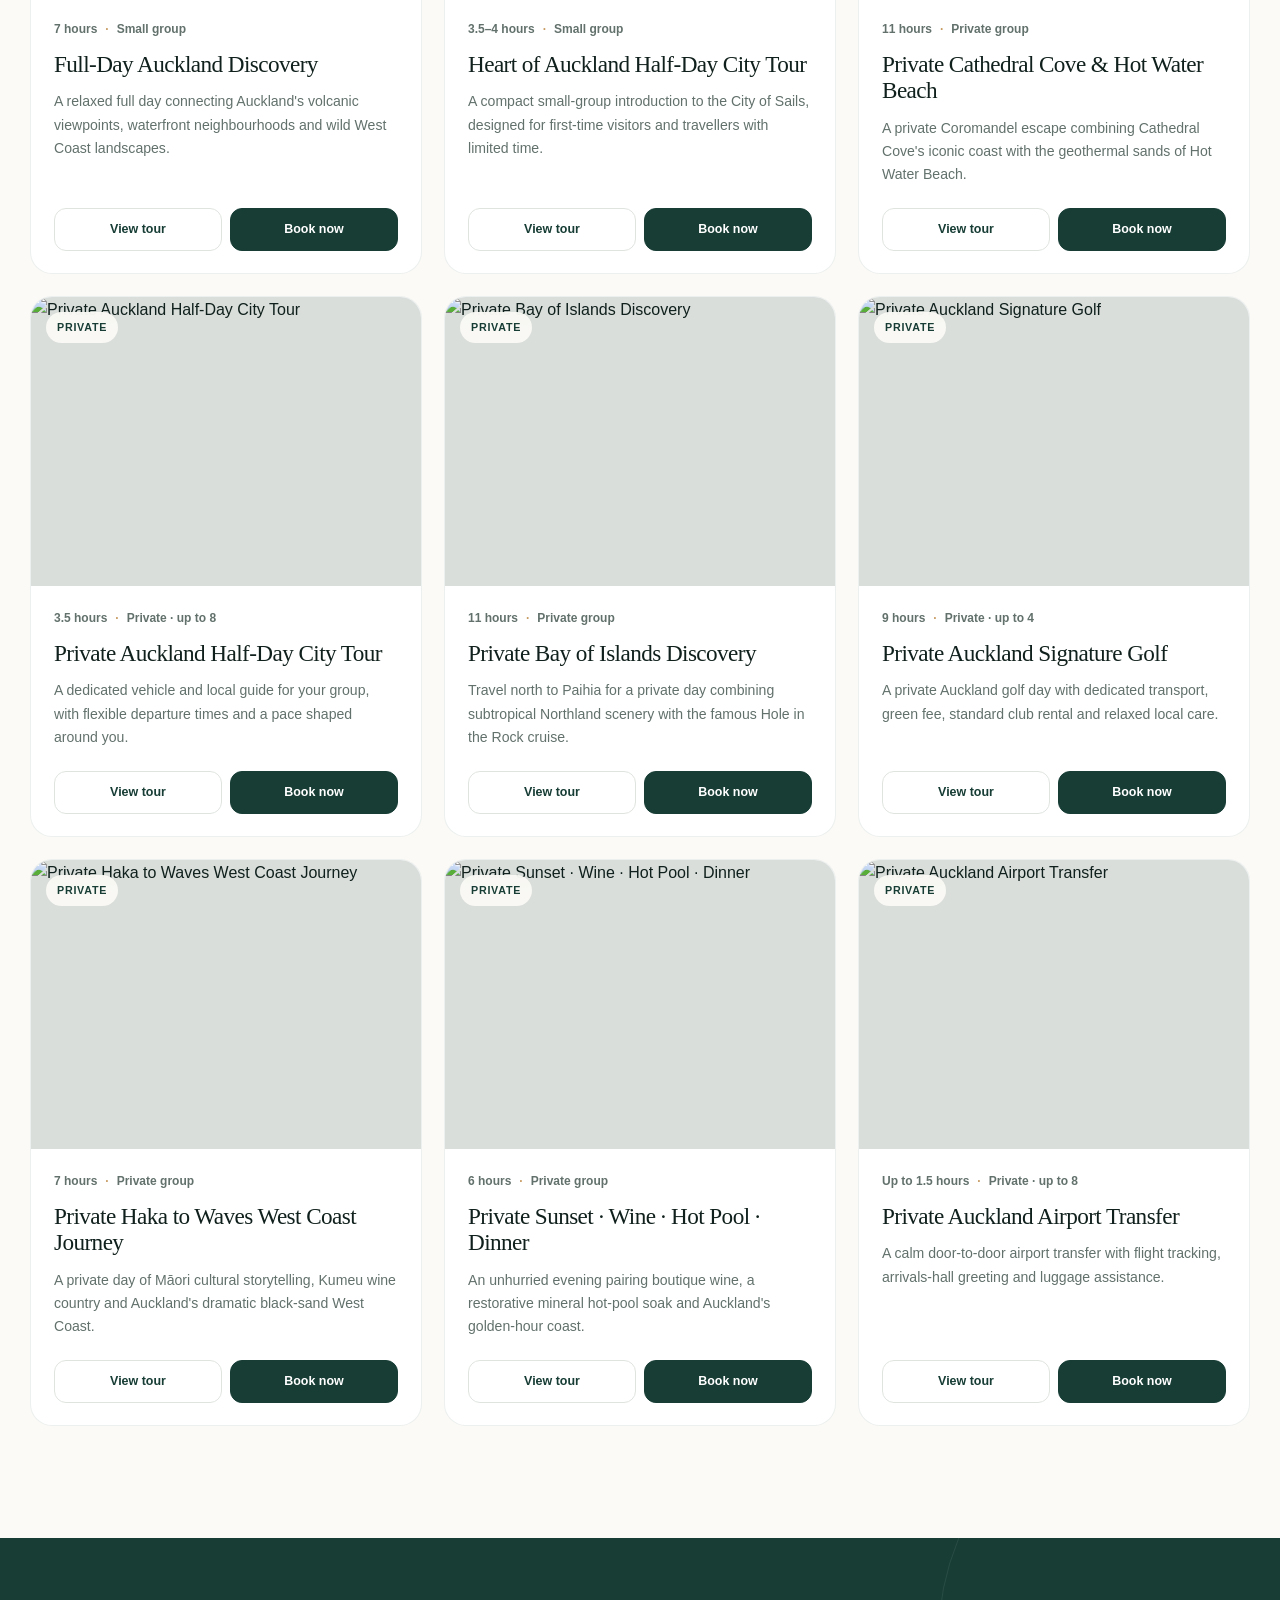
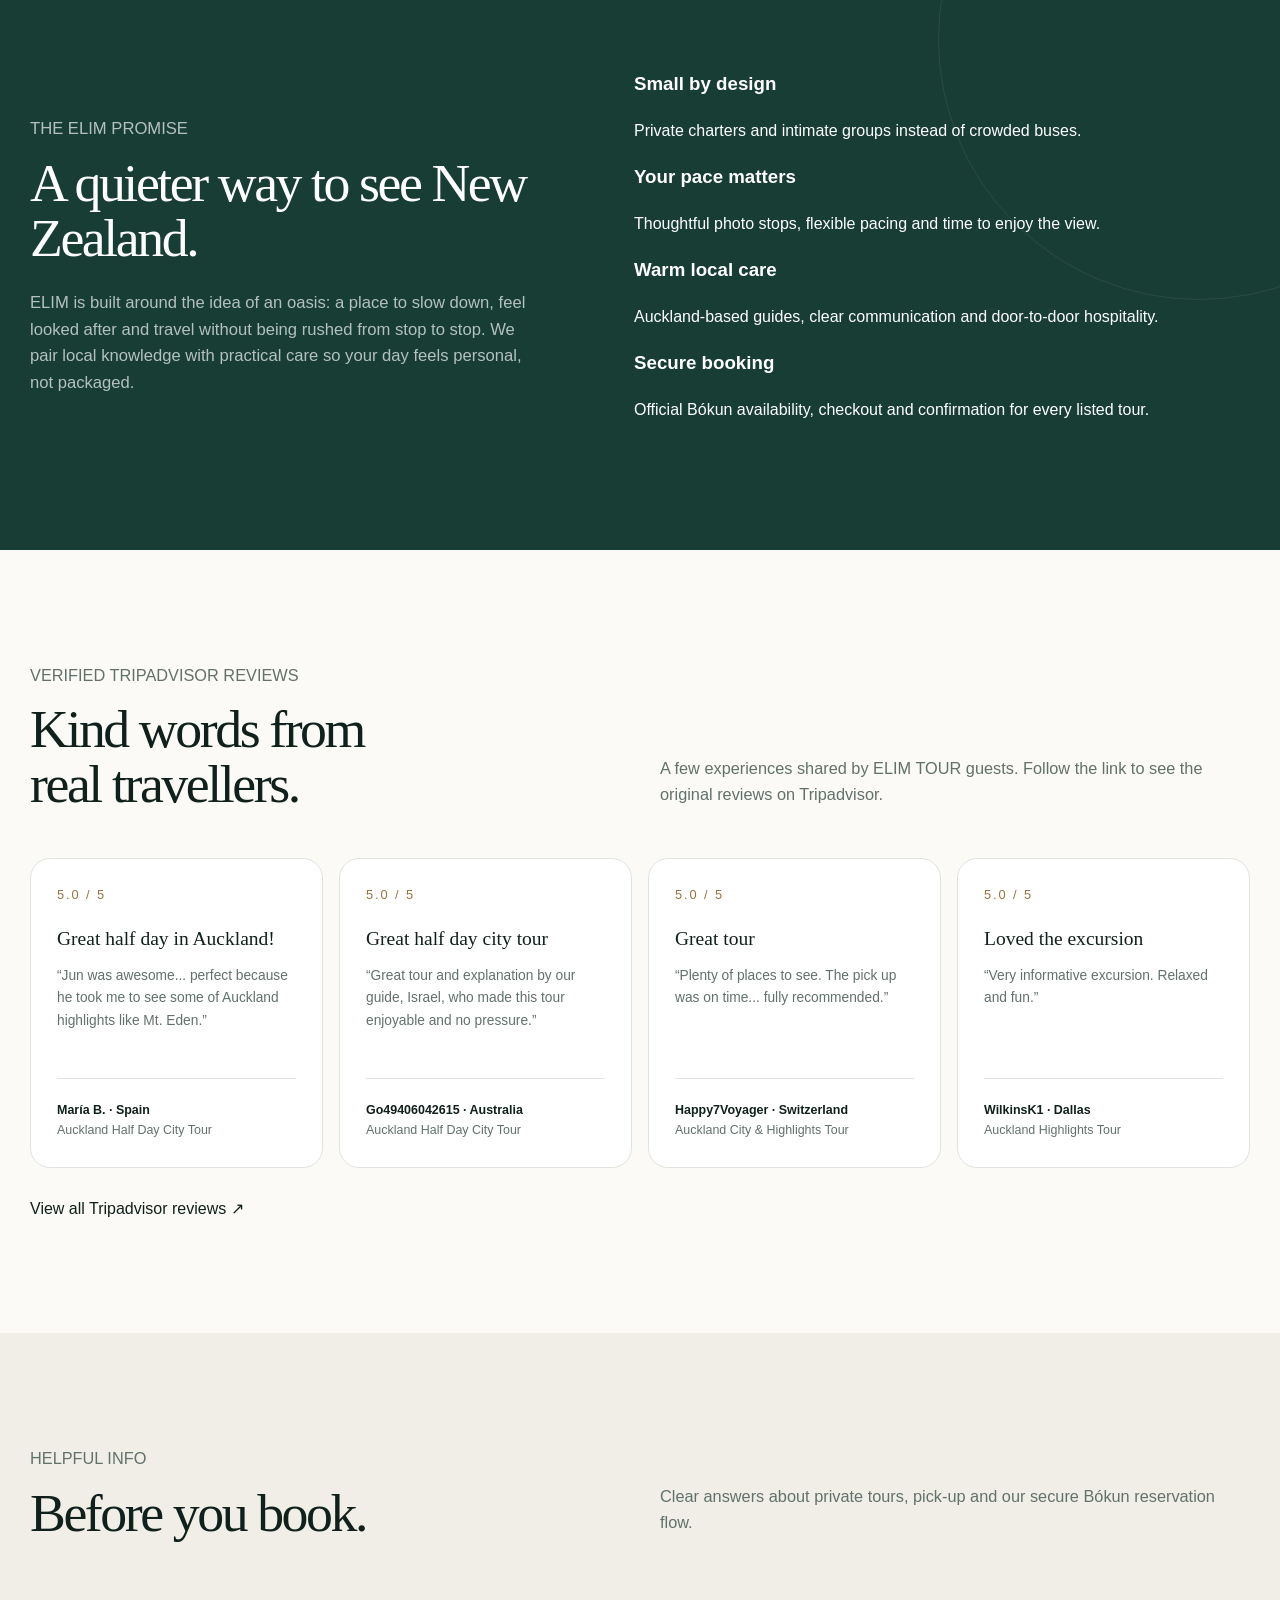
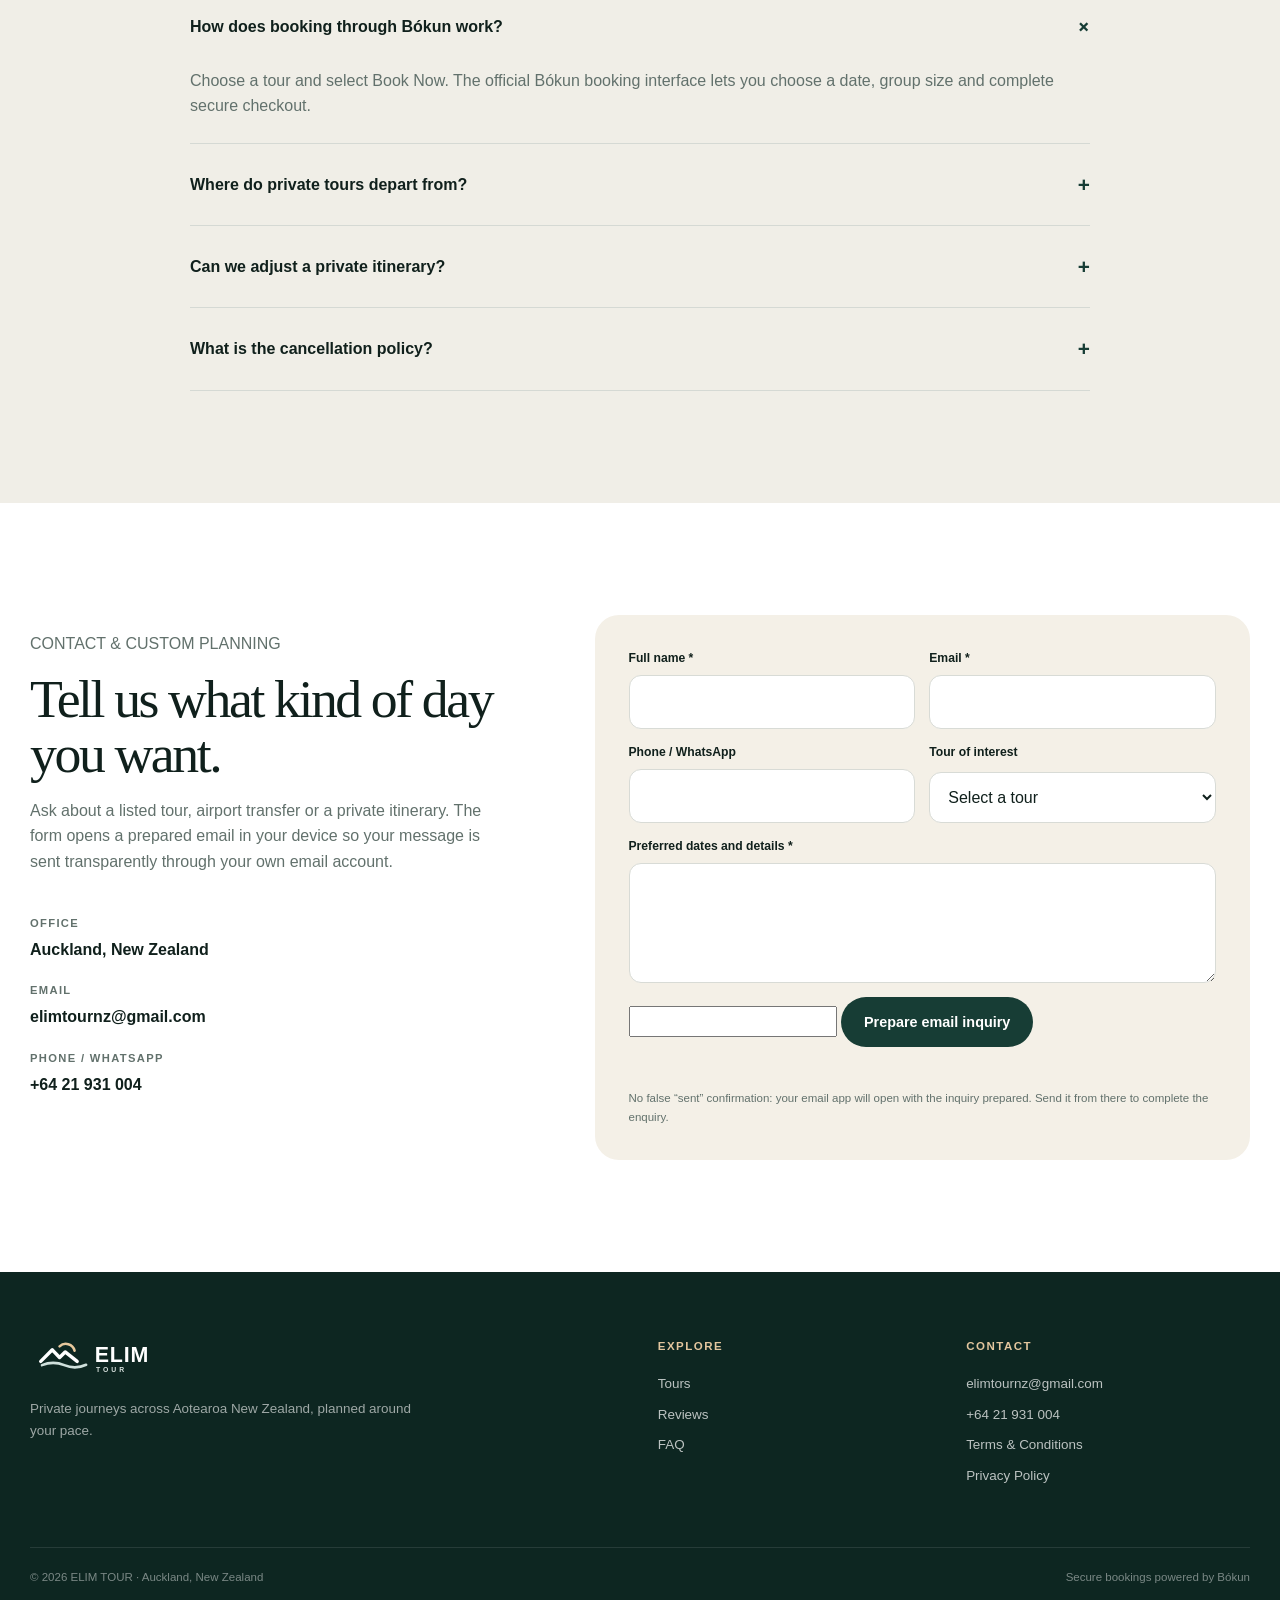
==== commit 94da66a1: "design: rebuild storefront with restrained sans-serif layout" ====
--- a/index.html
+++ b/index.html
@@ -1,12 +1,183 @@
 <!doctype html>
-<html lang="en"><head><meta charset="utf-8"><meta name="viewport" content="width=device-width,initial-scale=1,viewport-fit=cover"><title>Private Auckland Tours & New Zealand Experiences | ELIM TOUR</title><meta name="description" content="Private Auckland tours and small-group New Zealand experiences, planned around your pace. Local guides, hotel pick-up and secure Bókun booking."><meta name="robots" content="index,follow,max-image-preview:large"><link rel="canonical" href="https://www.nzelimtour.com/"><link rel="alternate" hreflang="en" href="https://www.nzelimtour.com/"><link rel="alternate" hreflang="ko" href="https://www.nzelimtour.com/ko"><link rel="alternate" hreflang="x-default" href="https://www.nzelimtour.com/"><link rel="icon" href="/assets/favicon.svg" type="image/svg+xml"><link rel="stylesheet" href="/assets/styles.css"><meta property="og:type" content="website"><meta property="og:site_name" content="ELIM TOUR"><meta property="og:title" content="New Zealand, at your pace."><meta property="og:description" content="Private Auckland tours and New Zealand journeys with calm local care."><meta property="og:url" content="https://www.nzelimtour.com/"><meta property="og:image" content="https://imgcdn.bokun.tools/d91caee4-80a6-45a7-b840-ce8a9247b450.jpg?w=1600&h=900&mode=crop"><script type="application/ld+json">{"@context":"https://schema.org","@graph":[{"@type":"TravelAgency","@id":"https://www.nzelimtour.com/#organization","name":"ELIM TOUR","url":"https://www.nzelimtour.com/","email":"elimtournz@gmail.com","telephone":"+64 21 931 004","address":{"@type":"PostalAddress","addressLocality":"Auckland","addressCountry":"NZ"},"areaServed":{"@type":"Country","name":"New Zealand"},"sameAs":["https://www.tripadvisor.com/Attraction_Review-g1811027-d26680565-Reviews-ELIM_TOUR-Auckland_North_Island.html#REVIEWS"]},{"@type":"FAQPage","mainEntity":[{"@type":"Question","name":"How does booking through Bókun work?","acceptedAnswer":{"@type":"Answer","text":"Choose a tour, select Book Now, then choose your date and group size in the official Bókun booking flow."}},{"@type":"Question","name":"Where do private tours depart from?","acceptedAnswer":{"@type":"Answer","text":"Private tours include central Auckland accommodation pick-up and drop-off unless the product terms state otherwise."}},{"@type":"Question","name":"Can a private itinerary be adjusted?","acceptedAnswer":{"@type":"Answer","text":"Private tours can usually be paced around your group, subject to opening hours, road conditions and booked activities."}}]}]}</script></head><body>
-<a class="skip-link" href="#main">Skip to content</a><header class="site-header" id="site-header"><div class="container header-inner"><a class="brand" href="/" aria-label="ELIM TOUR home"><img class="logo-light" src="/assets/logo-white.svg" alt="ELIM TOUR"><img class="logo-dark" src="/assets/logo-horizontal.svg" alt="ELIM TOUR"></a><nav class="nav" id="nav" aria-label="Main navigation"><a href="#tours" data-i18n="navTours">Tours</a><a href="#story" data-i18n="navAbout">About</a><a href="#reviews" data-i18n="navReviews">Reviews</a><a href="#faq">FAQ</a><a href="#contact" data-i18n="navContact">Contact</a><div class="lang-switch" aria-label="Language"><button type="button" data-lang="en" class="active">EN</button><button type="button" data-lang="ko">한글</button></div><a class="book-nav" href="#tours" data-i18n="navBook">BOOK NOW</a></nav><button class="menu-btn" id="menu-btn" aria-label="Open menu" aria-expanded="false">☰</button></div></header>
-<main id="main"><section class="hero" aria-labelledby="hero-title"><div class="hero-media"><img src="https://imgcdn.bokun.tools/d91caee4-80a6-45a7-b840-ce8a9247b450.jpg?w=2000&h=1300&mode=crop" alt="Auckland and New Zealand landscape" fetchpriority="high"></div><div class="container"><div class="hero-content"><span class="eyebrow" data-i18n="heroEyebrow">PRIVATE TOURS · AUCKLAND, NEW ZEALAND</span><h1 id="hero-title" data-i18n="heroTitle">New Zealand,<br><em>at your pace.</em></h1><p data-i18n="heroText">Private journeys with local care, flexible pacing and the space to actually enjoy where you are.</p><div class="hero-actions"><a class="btn btn-light" href="#tours" data-i18n="heroPrimary">Explore tours</a><a class="btn btn-ghost" href="#contact" data-i18n="heroSecondary">Plan a private tour</a></div></div></div><div class="hero-note" data-i18n="heroNote">Auckland · Aotearoa New Zealand</div></section>
-<div class="trust-wrap"><div class="container"><div class="trust-bar"><div class="trust-item"><div class="trust-icon">★</div><div><strong data-i18n="trust1a">Tripadvisor 5.0</strong><span data-i18n="trust1b">Verified traveller reviews</span></div></div><div class="trust-item"><div class="trust-icon">✓</div><div><strong data-i18n="trust2a">NZ Licensed Operator</strong><span data-i18n="trust2b">Professional passenger transport</span></div></div><div class="trust-item"><div class="trust-icon">↗</div><div><strong data-i18n="trust3a">Hotel Door-to-Door</strong><span data-i18n="trust3b">Central Auckland private pick-up</span></div></div></div></div></div>
-<section class="section tours-section" id="tours"><div class="container"><div class="section-head"><div><span class="eyebrow" data-i18n="toursEyebrow">CURATED EXPERIENCES</span><h2 data-i18n="toursTitle">Choose the journey,<br>keep the day yours.</h2></div><p data-i18n="toursIntro">From Auckland city highlights to Coromandel, the Bay of Islands, golf and relaxed evening escapes. Private and small-group options are clearly marked.</p></div><div class="filters" id="filters"></div><div class="tour-grid" id="tour-grid" aria-live="polite"></div></div></section>
-<section class="section story-section" id="story"><div class="container story-grid"><div class="story-copy"><span class="eyebrow" data-i18n="storyEyebrow">THE ELIM PROMISE</span><h2 data-i18n="storyTitle">A quieter way to see New Zealand.</h2><p data-i18n="storyText">ELIM is built around the idea of an oasis: a place to slow down, feel looked after and travel without being rushed from stop to stop. We pair local knowledge with practical care so your day feels personal, not packaged.</p></div><div class="promise-grid"><div class="promise"><span>01</span><h3 data-i18n="p1t">Small by design</h3><p data-i18n="p1d">Private charters and intimate groups instead of crowded buses.</p></div><div class="promise"><span>02</span><h3 data-i18n="p2t">Your pace matters</h3><p data-i18n="p2d">Thoughtful photo stops, flexible pacing and time to enjoy the view.</p></div><div class="promise"><span>03</span><h3 data-i18n="p3t">Warm local care</h3><p data-i18n="p3d">Auckland-based guides, clear communication and door-to-door hospitality.</p></div><div class="promise"><span>04</span><h3 data-i18n="p4t">Secure booking</h3><p data-i18n="p4d">Official Bókun availability, checkout and confirmation for every listed tour.</p></div></div></div></section>
-<section class="section" id="reviews"><div class="container"><div class="section-head"><div><span class="eyebrow" data-i18n="reviewsEyebrow">VERIFIED TRIPADVISOR REVIEWS</span><h2 data-i18n="reviewsTitle">Kind words from<br>real travellers.</h2></div><p data-i18n="reviewsIntro">A few experiences shared by ELIM TOUR guests. Follow the link to see the original reviews on Tripadvisor.</p></div><div class="reviews-grid"><article class="review-card"><div class="stars">★★★★★</div><h3>Great half day in Auckland!</h3><blockquote>“Jun was awesome... perfect because he took me to see some of Auckland highlights like Mt. Eden.”</blockquote><div class="review-by"><strong>María B. · Spain</strong><span>Auckland Half Day City Tour</span></div></article><article class="review-card"><div class="stars">★★★★★</div><h3>Great half day city tour</h3><blockquote>“Great tour and explanation by our guide, Israel, who made this tour enjoyable and no pressure.”</blockquote><div class="review-by"><strong>Go49406042615 · Australia</strong><span>Auckland Half Day City Tour</span></div></article><article class="review-card"><div class="stars">★★★★★</div><h3>Great tour</h3><blockquote>“Plenty of places to see. The pick up was on time... fully recommended.”</blockquote><div class="review-by"><strong>Happy7Voyager · Switzerland</strong><span>Auckland City & Highlights Tour</span></div></article><article class="review-card"><div class="stars">★★★★★</div><h3>Loved the excursion</h3><blockquote>“Very informative excursion. Relaxed and fun.”</blockquote><div class="review-by"><strong>WilkinsK1 · Dallas</strong><span>Auckland Highlights Tour</span></div></article></div><div class="reviews-link"><a class="btn btn-outline" href="https://www.tripadvisor.com/Attraction_Review-g1811027-d26680565-Reviews-ELIM_TOUR-Auckland_North_Island.html#REVIEWS" target="_blank" rel="noopener" data-i18n="reviewsButton">View all Tripadvisor reviews ↗</a></div></div></section>
-<section class="section faq-section" id="faq"><div class="container"><div class="section-head"><div><span class="eyebrow" data-i18n="faqEyebrow">HELPFUL INFO</span><h2 data-i18n="faqTitle">Before you book.</h2></div><p data-i18n="faqIntro">Clear answers about private tours, pick-up and our secure Bókun reservation flow.</p></div><div class="faq-wrap" id="faq-list"></div></div></section>
-<section class="section contact-section" id="contact"><div class="container contact-grid"><div class="contact-copy"><span class="eyebrow" data-i18n="contactEyebrow">CONTACT & CUSTOM PLANNING</span><h2 data-i18n="contactTitle">Tell us what kind of day you want.</h2><p data-i18n="contactText">Ask about a listed tour, airport transfer or a private itinerary. For now, the form opens a prepared email in your device so your message is sent transparently through your own email account.</p><div class="contact-details"><div class="contact-detail"><small data-i18n="office">Office</small><span>Auckland, New Zealand</span></div><div class="contact-detail"><small>Email</small><a href="mailto:elimtournz@gmail.com">elimtournz@gmail.com</a></div><div class="contact-detail"><small data-i18n="phone">Phone / WhatsApp</small><a href="tel:+6421931004">+64 21 931 004</a></div></div></div><form class="inquiry-form" id="inquiry-form"><div class="form-row"><div class="field"><label for="name" data-i18n="nameLabel">Full name *</label><input id="name" name="name" required autocomplete="name"></div><div class="field"><label for="email" data-i18n="emailLabel">Email *</label><input id="email" name="email" type="email" required autocomplete="email"></div></div><div class="form-row"><div class="field"><label for="phone" data-i18n="phoneLabel">Phone / WhatsApp</label><input id="phone" name="phone" autocomplete="tel"></div><div class="field"><label for="interest" data-i18n="tourLabel">Tour of interest</label><select id="interest" name="interest"><option value="">Select a tour</option></select></div></div><div class="field"><label for="message" data-i18n="messageLabel">Preferred dates and details *</label><textarea id="message" name="message" required></textarea></div><input type="text" name="website" tabindex="-1" autocomplete="off" style="position:absolute;left:-9999px" aria-hidden="true"><button class="btn btn-primary" type="submit" data-i18n="sendButton">Prepare email inquiry</button><p class="form-status" id="form-status" role="status"></p><p class="form-note" data-i18n="formNote">No false “sent” confirmation: your email app will open with the inquiry prepared. Send it from there to complete the enquiry.</p></form></div></section></main>
-<footer class="site-footer"><div class="container"><div class="footer-grid"><div><img class="footer-logo" src="/assets/logo-white.svg" alt="ELIM TOUR"><p class="footer-about" data-i18n="footerAbout">Private journeys across Aotearoa New Zealand, planned around your pace.</p></div><div class="footer-col"><h3 data-i18n="footerExplore">Explore</h3><a href="#tours" data-i18n="navTours">Tours</a><a href="#reviews" data-i18n="navReviews">Reviews</a><a href="#faq">FAQ</a></div><div class="footer-col"><h3 data-i18n="footerContact">Contact</h3><a href="mailto:elimtournz@gmail.com">elimtournz@gmail.com</a><a href="tel:+6421931004">+64 21 931 004</a><a href="/terms" data-i18n="terms">Terms & Conditions</a><a href="/privacy" data-i18n="privacy">Privacy Policy</a></div></div><div class="footer-bottom"><span>© 2026 ELIM TOUR · Auckland, New Zealand</span><span>Secure bookings powered by Bókun</span></div></div></footer>
-<div class="modal" id="tour-modal" aria-hidden="true"><div class="modal-dialog" role="dialog" aria-modal="true" aria-labelledby="modal-title"><button class="modal-close" id="modal-close" aria-label="Close tour details">×</button><div id="modal-inner"></div></div></div><button class="mobile-book" id="mobile-book" type="button" data-i18n="mobileBook">Check dates & book</button><script src="/assets/app.js" defer></script></body></html>
+<html lang="en">
+<head>
+  <meta charset="utf-8">
+  <meta name="viewport" content="width=device-width,initial-scale=1,viewport-fit=cover">
+  <title>Private Auckland Tours & New Zealand Experiences | ELIM TOUR</title>
+  <meta name="description" content="Private Auckland tours and small-group New Zealand experiences, planned around your pace. Local guides, hotel pick-up and secure Bókun booking.">
+  <meta name="robots" content="index,follow,max-image-preview:large">
+  <link rel="canonical" href="https://www.nzelimtour.com/">
+  <link rel="alternate" hreflang="en" href="https://www.nzelimtour.com/">
+  <link rel="alternate" hreflang="ko" href="https://www.nzelimtour.com/ko">
+  <link rel="alternate" hreflang="x-default" href="https://www.nzelimtour.com/">
+  <link rel="icon" href="/assets/favicon.svg" type="image/svg+xml">
+  <link rel="stylesheet" href="/assets/styles.css">
+  <meta property="og:type" content="website">
+  <meta property="og:site_name" content="ELIM TOUR">
+  <meta property="og:title" content="New Zealand, at your pace.">
+  <meta property="og:description" content="Private Auckland tours and New Zealand journeys with calm local care.">
+  <meta property="og:url" content="https://www.nzelimtour.com/">
+  <meta property="og:image" content="https://imgcdn.bokun.tools/d91caee4-80a6-45a7-b840-ce8a9247b450.jpg?w=1600&h=900&mode=crop">
+  <script type="application/ld+json">{"@context":"https://schema.org","@graph":[{"@type":"TravelAgency","@id":"https://www.nzelimtour.com/#organization","name":"ELIM TOUR","url":"https://www.nzelimtour.com/","email":"elimtournz@gmail.com","telephone":"+64 21 931 004","address":{"@type":"PostalAddress","addressLocality":"Auckland","addressCountry":"NZ"},"areaServed":{"@type":"Country","name":"New Zealand"},"sameAs":["https://www.tripadvisor.com/Attraction_Review-g1811027-d26680565-Reviews-ELIM_TOUR-Auckland_North_Island.html#REVIEWS"]}]}</script>
+</head>
+<body>
+<a class="skip-link" href="#main">Skip to content</a>
+<header class="site-header" id="site-header">
+  <div class="container header-inner">
+    <a class="brand" href="/" aria-label="ELIM TOUR home">
+      <img class="logo-light" src="/assets/logo-white.svg" alt="ELIM TOUR">
+      <img class="logo-dark" src="/assets/logo-horizontal.svg" alt="ELIM TOUR">
+    </a>
+    <nav class="nav" id="nav" aria-label="Main navigation">
+      <a href="#tours" data-i18n="navTours">Tours</a>
+      <a href="#story" data-i18n="navAbout">About</a>
+      <a href="#reviews" data-i18n="navReviews">Reviews</a>
+      <a href="#faq">FAQ</a>
+      <a href="#contact" data-i18n="navContact">Contact</a>
+      <div class="lang-switch" aria-label="Language">
+        <button type="button" data-lang="en" class="active">EN</button>
+        <button type="button" data-lang="ko">한글</button>
+      </div>
+      <a class="book-nav" href="#tours" data-i18n="navBook">Book now</a>
+    </nav>
+    <button class="menu-btn" id="menu-btn" aria-label="Open menu" aria-expanded="false">Menu</button>
+  </div>
+</header>
+
+<main id="main">
+  <section class="hero" aria-labelledby="hero-title">
+    <div class="hero-media">
+      <img src="https://imgcdn.bokun.tools/d91caee4-80a6-45a7-b840-ce8a9247b450.jpg?w=2000&h=1300&mode=crop" alt="Auckland and New Zealand landscape" fetchpriority="high">
+    </div>
+    <div class="container hero-inner">
+      <div class="hero-content">
+        <p class="kicker" data-i18n="heroEyebrow">Private tours in Auckland, New Zealand</p>
+        <h1 id="hero-title" data-i18n="heroTitle">New Zealand, at your pace.</h1>
+        <p class="hero-copy" data-i18n="heroText">Private journeys with local care, flexible pacing and the space to actually enjoy where you are.</p>
+        <div class="hero-actions">
+          <a class="btn btn-light" href="#tours" data-i18n="heroPrimary">Explore tours</a>
+          <a class="btn btn-ghost" href="#contact" data-i18n="heroSecondary">Plan a private tour</a>
+        </div>
+      </div>
+    </div>
+  </section>
+
+  <section class="trust-strip" aria-label="Why choose ELIM TOUR">
+    <div class="container trust-grid">
+      <div><strong data-i18n="trust1a">Tripadvisor 5.0</strong><span data-i18n="trust1b">Verified traveller reviews</span></div>
+      <div><strong data-i18n="trust2a">NZ Licensed Operator</strong><span data-i18n="trust2b">Professional passenger transport</span></div>
+      <div><strong data-i18n="trust3a">Hotel Door-to-Door</strong><span data-i18n="trust3b">Central Auckland private pick-up</span></div>
+    </div>
+  </section>
+
+  <section class="section tours-section" id="tours">
+    <div class="container">
+      <div class="section-head">
+        <div>
+          <p class="kicker" data-i18n="toursEyebrow">Tours</p>
+          <h2 data-i18n="toursTitle">Choose your New Zealand journey.</h2>
+        </div>
+        <p data-i18n="toursIntro">From Auckland city highlights to Coromandel, the Bay of Islands, golf and relaxed evening escapes. Private and small-group options are clearly marked.</p>
+      </div>
+      <div class="filters" id="filters"></div>
+      <div class="tour-grid" id="tour-grid" aria-live="polite"></div>
+    </div>
+  </section>
+
+  <section class="section story-section" id="story">
+    <div class="container story-grid">
+      <div class="story-copy">
+        <p class="kicker" data-i18n="storyEyebrow">About ELIM TOUR</p>
+        <h2 data-i18n="storyTitle">A calmer way to see New Zealand.</h2>
+        <p data-i18n="storyText">ELIM is built around the idea of an oasis: a place to slow down, feel looked after and travel without being rushed from stop to stop. We pair local knowledge with practical care so your day feels personal, not packaged.</p>
+      </div>
+      <div class="values-grid">
+        <div class="value"><h3 data-i18n="p1t">Small by design</h3><p data-i18n="p1d">Private charters and intimate groups instead of crowded buses.</p></div>
+        <div class="value"><h3 data-i18n="p2t">Your pace matters</h3><p data-i18n="p2d">Thoughtful photo stops, flexible pacing and time to enjoy the view.</p></div>
+        <div class="value"><h3 data-i18n="p3t">Warm local care</h3><p data-i18n="p3d">Auckland-based guides, clear communication and door-to-door hospitality.</p></div>
+        <div class="value"><h3 data-i18n="p4t">Secure booking</h3><p data-i18n="p4d">Official Bókun availability, checkout and confirmation for every listed tour.</p></div>
+      </div>
+    </div>
+  </section>
+
+  <section class="section reviews-section" id="reviews">
+    <div class="container">
+      <div class="section-head">
+        <div>
+          <p class="kicker" data-i18n="reviewsEyebrow">Tripadvisor reviews</p>
+          <h2 data-i18n="reviewsTitle">What travellers say.</h2>
+        </div>
+        <p data-i18n="reviewsIntro">A few experiences shared by ELIM TOUR guests. Follow the link to see the original reviews on Tripadvisor.</p>
+      </div>
+      <div class="reviews-grid">
+        <article class="review-card"><div class="stars">5.0 / 5</div><h3>Great half day in Auckland!</h3><blockquote>“Jun was awesome... perfect because he took me to see some of Auckland highlights like Mt. Eden.”</blockquote><div class="review-by"><strong>María B. · Spain</strong><span>Auckland Half Day City Tour</span></div></article>
+        <article class="review-card"><div class="stars">5.0 / 5</div><h3>Great half day city tour</h3><blockquote>“Great tour and explanation by our guide, Israel, who made this tour enjoyable and no pressure.”</blockquote><div class="review-by"><strong>Go49406042615 · Australia</strong><span>Auckland Half Day City Tour</span></div></article>
+        <article class="review-card"><div class="stars">5.0 / 5</div><h3>Great tour</h3><blockquote>“Plenty of places to see. The pick up was on time... fully recommended.”</blockquote><div class="review-by"><strong>Happy7Voyager · Switzerland</strong><span>Auckland City & Highlights Tour</span></div></article>
+        <article class="review-card"><div class="stars">5.0 / 5</div><h3>Loved the excursion</h3><blockquote>“Very informative excursion. Relaxed and fun.”</blockquote><div class="review-by"><strong>WilkinsK1 · Dallas</strong><span>Auckland Highlights Tour</span></div></article>
+      </div>
+      <div class="reviews-link"><a class="text-link" href="https://www.tripadvisor.com/Attraction_Review-g1811027-d26680565-Reviews-ELIM_TOUR-Auckland_North_Island.html#REVIEWS" target="_blank" rel="noopener" data-i18n="reviewsButton">View all Tripadvisor reviews</a></div>
+    </div>
+  </section>
+
+  <section class="section faq-section" id="faq">
+    <div class="container narrow">
+      <div class="section-head single">
+        <div><p class="kicker" data-i18n="faqEyebrow">Before you book</p><h2 data-i18n="faqTitle">Useful information.</h2></div>
+        <p data-i18n="faqIntro">Clear answers about private tours, pick-up and our secure Bókun reservation flow.</p>
+      </div>
+      <div class="faq-wrap" id="faq-list"></div>
+    </div>
+  </section>
+
+  <section class="section contact-section" id="contact">
+    <div class="container contact-grid">
+      <div class="contact-copy">
+        <p class="kicker" data-i18n="contactEyebrow">Contact</p>
+        <h2 data-i18n="contactTitle">Tell us what kind of day you want.</h2>
+        <p data-i18n="contactText">Ask about a listed tour, airport transfer or a private itinerary. The form opens a prepared email in your device so your message is sent transparently through your own email account.</p>
+        <div class="contact-details">
+          <div class="contact-detail"><small data-i18n="office">Office</small><span>Auckland, New Zealand</span></div>
+          <div class="contact-detail"><small>Email</small><a href="mailto:elimtournz@gmail.com">elimtournz@gmail.com</a></div>
+          <div class="contact-detail"><small data-i18n="phone">Phone / WhatsApp</small><a href="tel:+6421931004">+64 21 931 004</a></div>
+        </div>
+      </div>
+      <form class="inquiry-form" id="inquiry-form">
+        <div class="form-row">
+          <div class="field"><label for="name" data-i18n="nameLabel">Full name *</label><input id="name" name="name" required autocomplete="name"></div>
+          <div class="field"><label for="email" data-i18n="emailLabel">Email *</label><input id="email" name="email" type="email" required autocomplete="email"></div>
+        </div>
+        <div class="form-row">
+          <div class="field"><label for="phone" data-i18n="phoneLabel">Phone / WhatsApp</label><input id="phone" name="phone" autocomplete="tel"></div>
+          <div class="field"><label for="interest" data-i18n="tourLabel">Tour of interest</label><select id="interest" name="interest"><option value="">Select a tour</option></select></div>
+        </div>
+        <div class="field"><label for="message" data-i18n="messageLabel">Preferred dates and details *</label><textarea id="message" name="message" required></textarea></div>
+        <input type="text" name="website" tabindex="-1" autocomplete="off" class="honeypot" aria-hidden="true">
+        <button class="btn btn-primary" type="submit" data-i18n="sendButton">Prepare email inquiry</button>
+        <p class="form-status" id="form-status" role="status"></p>
+        <p class="form-note" data-i18n="formNote">Your email app will open with the inquiry prepared. Send it there to complete the enquiry.</p>
+      </form>
+    </div>
+  </section>
+</main>
+
+<footer class="site-footer">
+  <div class="container">
+    <div class="footer-grid">
+      <div><img class="footer-logo" src="/assets/logo-white.svg" alt="ELIM TOUR"><p class="footer-about" data-i18n="footerAbout">Private journeys across Aotearoa New Zealand, planned around your pace.</p></div>
+      <div class="footer-col"><h3 data-i18n="footerExplore">Explore</h3><a href="#tours" data-i18n="navTours">Tours</a><a href="#reviews" data-i18n="navReviews">Reviews</a><a href="#faq">FAQ</a></div>
+      <div class="footer-col"><h3 data-i18n="footerContact">Contact</h3><a href="mailto:elimtournz@gmail.com">elimtournz@gmail.com</a><a href="tel:+6421931004">+64 21 931 004</a><a href="/terms" data-i18n="terms">Terms & Conditions</a><a href="/privacy" data-i18n="privacy">Privacy Policy</a></div>
+    </div>
+    <div class="footer-bottom"><span>© 2026 ELIM TOUR · Auckland, New Zealand</span><span>Secure bookings powered by Bókun</span></div>
+  </div>
+</footer>
+
+<div class="modal" id="tour-modal" aria-hidden="true">
+  <div class="modal-dialog" role="dialog" aria-modal="true" aria-labelledby="modal-title">
+    <button class="modal-close" id="modal-close" aria-label="Close tour details">Close</button>
+    <div id="modal-inner"></div>
+  </div>
+</div>
+<button class="mobile-book" id="mobile-book" type="button" data-i18n="mobileBook">Check dates & book</button>
+<script src="/assets/app.js" defer></script>
+</body>
+</html>
